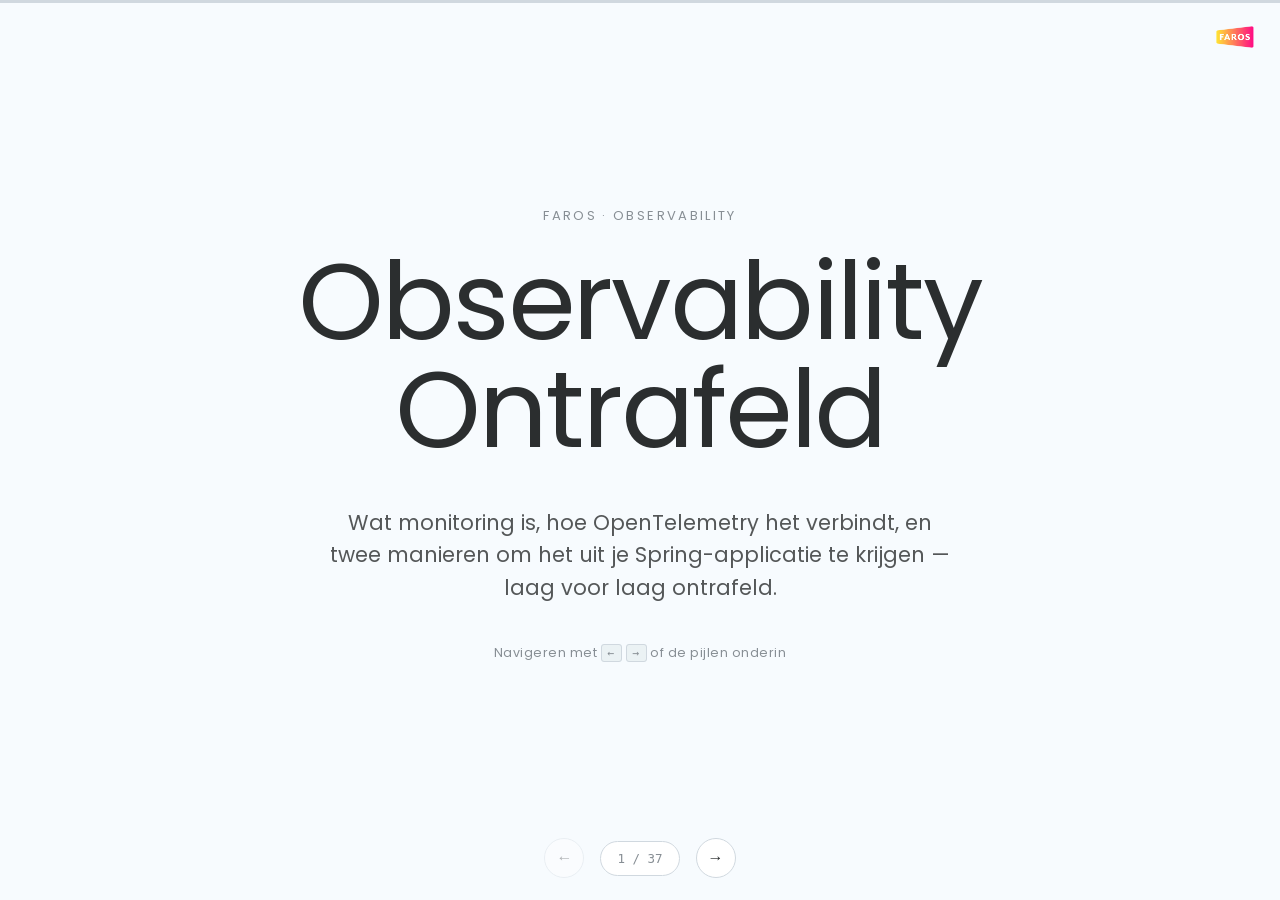
==== docs/observability-ontrafeld.html @ c2109542 "restyle" ====
<!doctype html>
<html lang="nl">
<head>
<meta charset="utf-8">
<meta name="viewport" content="width=device-width, initial-scale=1">
<title>Observability Ontrafeld</title>
</head>
<body>
<style>
  @font-face {
    font-family: 'Poppins';
    font-style: normal;
    font-weight: 400;
    font-display: swap;
    src: url([data-uri]) format('woff2');
  }
  @font-face {
    font-family: 'Poppins';
    font-style: normal;
    font-weight: 500;
    font-display: swap;
    src: url([data-uri]) format('woff2');
  }
  @font-face {
    font-family: 'Poppins';
    font-style: normal;
    font-weight: 600;
    font-display: swap;
    src: url([data-uri]) format('woff2');
  }
  @font-face {
    font-family: 'Poppins';
    font-style: normal;
    font-weight: 700;
    font-display: swap;
    src: url([data-uri]) format('woff2');
  }
  @font-face {
    font-family: 'Poppins';
    font-style: normal;
    font-weight: 800;
    font-display: swap;
    src: url([data-uri]) format('woff2');
  }
  :root {
    /* Palette matches the real Faros brand template (Faros_Presentatie voorbeeld_v3.pptx):
       hot pink is the dominant accent, violet and mint are the two secondary accents,
       Poppins is the sole brand typeface. --glow is Faros's literal primary yellow
       (#FFE532) and stays decorative only — never a foreground/text color, just a gradient stop. */
    --ground:      #F7FBFE;
    --surface:      #FFFFFF;
    --surface-2:    #EBF2F4;
    --ink:          #2B2E2F;
    --ink-dim:      #545758;
    --ink-faint:    #878E94;
    --rule:         #D0D8DF;
    --rule-strong:  #ABB8C2;

    --pink:        #C40068;
    --pink-soft:   #FCE3EE;
    --starter:      #7A4FFF;
    --starter-soft: #EFE7FF;
    --agent:        #127D6A;
    --agent-soft:   #E0F5F1;
    --warn:         #C40068;
    --warn-soft:    #FCE3EE;
    --glow:         #FFE532;

    --code-bg:      #22282B;
    --code-ink:     #E7ECEE;

    --serif: 'Poppins', ui-sans-serif, -apple-system, BlinkMacSystemFont, "Segoe UI", sans-serif;
    --sans: 'Poppins', ui-sans-serif, -apple-system, BlinkMacSystemFont, "Segoe UI", sans-serif;
    --body: 'Poppins', ui-sans-serif, -apple-system, BlinkMacSystemFont, "Segoe UI", sans-serif;
    --mono: ui-monospace, "SF Mono", SFMono-Regular, Menlo, Consolas, monospace;
  }

  @media (prefers-color-scheme: dark) {
    :root:not([data-theme="light"]) {
      --ground:      #16181A;
      --surface:      #1E2124;
      --surface-2:    #262A2D;
      --ink:          #F1EFE9;
      --ink-dim:      #B7BCC0;
      --ink-faint:    #7C8286;
      --rule:         #33383B;
      --rule-strong:  #454B4F;

      --pink:        #FF5CAE;
      --pink-soft:   rgba(255,10,133,0.18);
      --starter:      #A98BFF;
      --starter-soft: rgba(122,79,255,0.18);
      --agent:        #3FE6CD;
      --agent-soft:   rgba(45,225,194,0.16);
      --warn:         #FF5CAE;
      --warn-soft:    rgba(255,10,133,0.18);
      --glow:         #FFE532;

      --code-bg:      #101314;
      --code-ink:     #DCE3E5;
    }
  }
  :root[data-theme="dark"] {
    --ground:      #16181A;
    --surface:      #1E2124;
    --surface-2:    #262A2D;
    --ink:          #F1EFE9;
    --ink-dim:      #B7BCC0;
    --ink-faint:    #7C8286;
    --rule:         #33383B;
    --rule-strong:  #454B4F;

    --pink:        #FF5CAE;
    --pink-soft:   rgba(255,10,133,0.18);
    --starter:      #A98BFF;
    --starter-soft: rgba(122,79,255,0.18);
    --agent:        #3FE6CD;
    --agent-soft:   rgba(45,225,194,0.16);
    --warn:         #FF5CAE;
    --warn-soft:    rgba(255,10,133,0.18);
    --glow:         #FFE532;

    --code-bg:      #101314;
    --code-ink:     #DCE3E5;
  }

  * { box-sizing: border-box; }
  html, body { margin: 0; padding: 0; }
  body {
    background: var(--ground);
    color: var(--ink);
    font-family: var(--body);
    -webkit-font-smoothing: antialiased;
    overflow: hidden;
  }

  ::selection { background: var(--pink-soft); }

  /* ---------------- track / slides ---------------- */

  #track {
    display: flex;
    flex-direction: row;
    width: 100vw;
    height: 100vh;
    overflow-x: auto;
    overflow-y: hidden;
    scroll-snap-type: x mandatory;
    scroll-behavior: smooth;
  }
  @media (prefers-reduced-motion: reduce) {
    #track { scroll-behavior: auto; }
  }
  #track::-webkit-scrollbar { display: none; }

  .slide {
    flex: 0 0 100vw;
    width: 100vw;
    height: 100vh;
    scroll-snap-align: start;
    padding: 64px 84px 96px;
    display: flex;
    flex-direction: column;
    overflow-y: auto;
  }

  .kicker {
    font-family: var(--sans);
    font-size: 12px;
    font-weight: 650;
    letter-spacing: 0.14em;
    text-transform: uppercase;
    color: var(--ink-faint);
    display: flex;
    align-items: center;
    gap: 10px;
    margin-bottom: 6px;
  }
  .kicker .dot { width: 7px; height: 7px; border-radius: 50%; background: currentColor; }
  .kicker.c-starter { color: var(--starter); }
  .kicker.c-agent   { color: var(--agent); }
  .kicker.c-pink   { color: var(--pink); }
  .kicker.c-warn    { color: var(--warn); }

  .cite-badge {
    display: inline-flex;
    align-items: center;
    gap: 6px;
    font-family: var(--sans);
    font-size: 10.5px;
    font-weight: 650;
    letter-spacing: 0.08em;
    text-transform: uppercase;
    color: var(--warn);
    background: var(--warn-soft);
    padding: 3px 9px;
    border-radius: 100px;
    margin-bottom: 10px;
  }
  .cite-badge .dot { width: 6px; height: 6px; border-radius: 50%; background: currentColor; }
  .source-note { font-size: 12px; color: var(--ink-faint); margin-top: auto; padding-top: 10px; }
  .source-note code { font-size: 11px; }

  .big-letter {
    font-family: var(--serif);
    font-size: 96px;
    line-height: 1;
    color: var(--pink);
    margin: -6px 0 4px;
  }

  h1, h2, h3 { margin: 0; }

  .slide h2 {
    font-family: var(--serif);
    font-weight: 400;
    letter-spacing: -0.01em;
    line-height: 1.08;
    font-size: clamp(30px, 3.6vw, 46px);
    text-wrap: balance;
    margin-bottom: 22px;
  }

  /* ---------------- leek slides ---------------- */

  .slide.leek {
    justify-content: center;
    align-items: center;
    text-align: center;
  }
  .leek-icon { width: 76px; height: 76px; color: var(--pink); margin-bottom: 30px; }
  .leek-icon.c-agent { color: var(--agent); }
  .leek-icon.c-starter { color: var(--starter); }

  .leek-statement {
    font-family: var(--serif);
    font-weight: 400;
    letter-spacing: -0.015em;
    line-height: 1.18;
    font-size: clamp(34px, 5vw, 60px);
    max-width: 20ch;
    text-wrap: balance;
    margin: 0 0 26px;
  }
  .leek-sub {
    font-size: clamp(17px, 1.7vw, 21px);
    line-height: 1.55;
    color: var(--ink-dim);
    max-width: 46ch;
  }
  .leek-sub b { color: var(--ink); font-weight: 600; }

  /* ---------------- technical layout ---------------- */

  .slide.tech { justify-content: flex-start; }
  .tech-body { flex: 1; display: flex; flex-direction: column; gap: 26px; min-height: 0; }
  .tech-cols { display: grid; grid-template-columns: 1.05fr 1fr; gap: 40px; flex: 1; min-height: 0; }
  .tech-cols.wide-left { grid-template-columns: 1.3fr 1fr; }
  .tech-col { display: flex; flex-direction: column; gap: 16px; min-height: 0; }

  .fact-list { list-style: none; margin: 0; padding: 0; display: flex; flex-direction: column; gap: 12px; }
  .fact-list li {
    display: grid;
    grid-template-columns: 20px 1fr;
    gap: 10px;
    font-size: 15.5px;
    line-height: 1.5;
    color: var(--ink-dim);
  }
  .fact-list li b { color: var(--ink); font-weight: 600; }
  .fact-list .sub-rows { display: flex; flex-direction: column; gap: 3px; margin-top: 5px; }
  .fact-list .sub-rows span { display: block; }
  .fact-list .mk { color: var(--pink); font-weight: 700; }
  .fact-list.c-starter .mk { color: var(--starter); }
  .fact-list.c-agent .mk { color: var(--agent); }

  pre {
    margin: 0;
    background: var(--code-bg);
    color: var(--code-ink);
    font-family: var(--mono);
    font-size: 12.6px;
    line-height: 1.58;
    padding: 16px 18px;
    border-radius: 4px;
    overflow-x: auto;
    tab-size: 2;
  }
  .code-label {
    font-family: var(--sans);
    font-size: 10.5px;
    font-weight: 650;
    letter-spacing: 0.1em;
    text-transform: uppercase;
    color: var(--ink-faint);
    margin-bottom: 6px;
  }
  .code-block { display: flex; flex-direction: column; }

  .stat-row { display: grid; grid-template-columns: repeat(auto-fit, minmax(120px,1fr)); gap: 12px; }
  .stat {
    background: var(--surface);
    border: 1px solid var(--rule);
    border-radius: 4px;
    padding: 12px 14px;
  }
  .stat .n {
    font-family: var(--sans);
    font-size: 22px;
    font-weight: 700;
    font-variant-numeric: tabular-nums;
    color: var(--pink);
    line-height: 1.1;
  }
  .stat.c-agent .n { color: var(--agent); }
  .stat.c-starter .n { color: var(--starter); }
  .stat .t { font-size: 11.5px; color: var(--ink-faint); margin-top: 4px; line-height: 1.35; }

  .callout {
    border-left: 3px solid var(--warn);
    background: var(--warn-soft);
    padding: 12px 16px;
    font-size: 14px;
    line-height: 1.5;
    color: var(--ink);
    border-radius: 0 4px 4px 0;
  }
  .callout b { color: var(--warn); }

  .measured {
    display: inline-flex;
    align-items: center;
    gap: 6px;
    font-family: var(--sans);
    font-size: 10.5px;
    font-weight: 650;
    letter-spacing: 0.08em;
    text-transform: uppercase;
    color: var(--agent);
    background: var(--agent-soft);
    padding: 3px 9px;
    border-radius: 100px;
    margin-bottom: 10px;
  }
  .measured .dot { width: 6px; height: 6px; border-radius: 50%; background: currentColor; }

  /* ---------------- diagrams ---------------- */

  figure.diagram { margin: 0; display: flex; flex-direction: column; gap: 10px; flex: 1; min-height: 0; justify-content: center; }
  figure.diagram svg { width: 100%; height: auto; max-height: 100%; color: var(--ink-dim); }
  figure.diagram figcaption {
    font-size: 12.5px;
    color: var(--ink-faint);
    text-align: center;
  }
  .svg-node-fill { fill: var(--surface); }
  .svg-node-stroke { stroke: var(--rule-strong); }
  .svg-label { fill: var(--ink); font-family: var(--sans); }
  .svg-sublabel { fill: var(--ink-faint); font-family: var(--sans); }
  .svg-arrow-label { fill: var(--ink-faint); font-family: var(--sans); }
  .svg-boundary { stroke: var(--rule-strong); fill: none; }
  .svg-accent-starter { stroke: var(--starter); fill: var(--starter); }
  .svg-accent-agent { stroke: var(--agent); fill: var(--agent); }
  .fill-starter-soft { fill: var(--starter-soft); }
  .fill-agent-soft { fill: var(--agent-soft); }

  /* ---------------- demo marker slide ---------------- */

  .slide.demo { justify-content: center; align-items: center; text-align: center; }
  .demo-badge {
    font-family: var(--sans);
    font-size: 13px;
    font-weight: 700;
    letter-spacing: 0.2em;
    text-transform: uppercase;
    padding: 8px 18px;
    border-radius: 0;
    margin-bottom: 26px;
  }
  .demo-badge.c-starter { background: var(--starter-soft); color: var(--starter); }
  .demo-badge.c-agent { background: var(--agent-soft); color: var(--agent); }
  .demo-title {
    font-family: var(--serif);
    font-size: clamp(38px, 5.4vw, 64px);
    font-weight: 400;
    letter-spacing: -0.01em;
    margin-bottom: 34px;
  }
  .demo-list {
    list-style: none;
    margin: 0;
    padding: 0;
    text-align: left;
    display: flex;
    flex-direction: column;
    gap: 12px;
    max-width: 42ch;
  }
  .demo-list li {
    display: grid;
    grid-template-columns: 22px 1fr;
    gap: 10px;
    font-size: 16.5px;
    color: var(--ink-dim);
    line-height: 1.4;
  }
  .demo-list .num {
    font-family: var(--mono);
    font-size: 13px;
    color: var(--ink-faint);
    padding-top: 2px;
  }

  /* ---------------- comparison slide ---------------- */

  .compare { display: grid; grid-template-columns: 1fr 1fr; gap: 24px; flex: 1; min-height: 0; }
  .compare-col {
    border: 1px solid var(--rule);
    border-radius: 6px;
    padding: 20px 22px;
    display: flex;
    flex-direction: column;
    gap: 14px;
    background: var(--surface);
    min-height: 0;
    overflow-y: auto;
  }
  .compare-col.starter { border-top: 3px solid var(--starter); }
  .compare-col.agent { border-top: 3px solid var(--agent); }

  .credit-grid {
    display: grid;
    grid-template-columns: repeat(auto-fit, minmax(300px, 1fr));
    gap: 20px;
    margin-top: 8px;
  }
  .credit-card {
    border: 1px solid var(--rule);
    border-top: 3px solid var(--pink);
    border-radius: 6px;
    padding: 22px 24px;
    background: var(--surface);
    display: flex;
    flex-direction: column;
    gap: 8px;
  }
  .credit-card .credit-kind {
    font-family: var(--sans);
    font-size: 10.5px;
    font-weight: 650;
    letter-spacing: 0.1em;
    text-transform: uppercase;
    color: var(--pink);
  }
  .credit-card h3 { font-size: 18px; line-height: 1.3; }
  .credit-card .credit-by { font-size: 14.5px; color: var(--ink-dim); }
  .credit-speakers { display: flex; gap: 16px; margin-top: 6px; }
  .credit-speaker { display: flex; align-items: center; gap: 10px; }
  .credit-speaker img {
    width: 44px;
    height: 44px;
    border-radius: 50%;
    object-fit: cover;
    border: 1px solid var(--rule);
    flex: none;
  }
  .credit-speaker .who { display: flex; flex-direction: column; }
  .credit-speaker .who b { font-size: 13.5px; color: var(--ink); font-weight: 700; }
  .credit-speaker .who span { font-size: 12px; color: var(--ink-faint); }
  .credit-card .credit-url {
    font-family: var(--mono);
    font-size: 12.5px;
    color: var(--ink-faint);
    word-break: break-all;
    margin-top: 4px;
  }
  .credit-card .credit-url a {
    color: inherit;
    text-decoration: none;
    border-bottom: 1px solid var(--rule);
    pointer-events: auto;
  }
  .credit-card .credit-url a:hover {
    color: var(--pink);
    border-bottom-color: var(--pink);
  }
  .compare-h { font-family: var(--sans); font-size: 15px; font-weight: 700; }
  .compare-col.starter .compare-h { color: var(--starter); }
  .compare-col.agent .compare-h { color: var(--agent); }
  .pm-group-label {
    font-family: var(--sans);
    font-size: 10.5px;
    font-weight: 650;
    letter-spacing: 0.1em;
    text-transform: uppercase;
    color: var(--ink-faint);
    margin-top: 4px;
  }
  ul.pm { list-style: none; margin: 0; padding: 0; display: flex; flex-direction: column; gap: 6px; }
  ul.pm li { display: grid; grid-template-columns: 16px 1fr; gap: 8px; font-size: 13.6px; line-height: 1.42; color: var(--ink-dim); }
  ul.pm li .m { font-family: var(--sans); font-weight: 800; font-size: 13px; }
  ul.pm li.plus .m { color: var(--agent); }
  ul.pm li.minus .m { color: var(--starter); }

  /* ---------------- closing ---------------- */

  .slide.closing { justify-content: center; align-items: center; text-align: center; }
  .closing-line {
    font-family: var(--serif);
    font-size: clamp(30px, 4vw, 46px);
    line-height: 1.2;
    max-width: 26ch;
    margin-bottom: 20px;
  }
  .closing-line .hl-starter { color: var(--starter); }
  .closing-line .hl-agent { color: var(--agent); }

  /* ---------------- title ---------------- */

  .slide.title { justify-content: center; align-items: center; text-align: center; }
  .title-eyebrow {
    font-family: var(--sans);
    font-size: 13px;
    letter-spacing: 0.18em;
    text-transform: uppercase;
    color: var(--ink-faint);
    margin-bottom: 22px;
  }
  .title-main {
    font-family: var(--serif);
    font-size: clamp(56px, 9vw, 108px);
    font-weight: 400;
    letter-spacing: -0.02em;
    line-height: 1;
    margin-bottom: 22px;
  }
  .title-sub {
    font-size: clamp(17px, 1.8vw, 21px);
    color: var(--ink-dim);
    max-width: 48ch;
    line-height: 1.55;
    margin-bottom: 40px;
  }
  .title-hint {
    font-family: var(--body);
    font-size: 12.5px;
    color: var(--ink-faint);
    letter-spacing: 0.04em;
  }
  .title-hint kbd {
    font-family: var(--mono);
    background: var(--surface-2);
    border: 1px solid var(--rule);
    border-radius: 3px;
    padding: 1px 6px;
    font-size: 11.5px;
  }

  /* ---------------- nav chrome ---------------- */

  #chrome { position: fixed; inset: 0; pointer-events: none; z-index: 5; }
  #progressTrack {
    position: absolute; top: 0; left: 0; width: 100%; height: 3px;
    background: var(--rule);
  }
  #progressFill {
    height: 100%; width: 0%;
    background: linear-gradient(135deg, var(--warn) 0%, var(--glow) 100%);
    transition: width .25s ease;
  }
  #wordmark {
    position: absolute;
    top: 18px; right: 26px;
    pointer-events: none;
  }
  #wordmark img {
    display: block;
    height: 38px;
    width: auto;
  }

  #navBar {
    position: absolute;
    bottom: 22px; left: 0; right: 0;
    display: flex; align-items: center; justify-content: center; gap: 16px;
    pointer-events: none;
  }
  .nav-btn {
    pointer-events: auto;
    width: 40px; height: 40px;
    border-radius: 50%;
    border: 1px solid var(--rule);
    background: var(--surface);
    color: var(--ink);
    display: flex; align-items: center; justify-content: center;
    cursor: pointer;
    font-size: 16px;
    transition: border-color .15s ease;
  }
  .nav-btn:hover { border-color: var(--pink); color: var(--pink); }
  .nav-btn:disabled { opacity: 0.35; cursor: default; }
  .nav-btn:disabled:hover { border-color: var(--rule); color: var(--ink); }
  #counter {
    pointer-events: auto;
    font-family: var(--mono);
    font-size: 12.5px;
    color: var(--ink-faint);
    background: var(--surface);
    border: 1px solid var(--rule);
    border-radius: 100px;
    padding: 9px 16px;
    font-variant-numeric: tabular-nums;
  }

  @media (max-width: 780px) {
    .tech-cols, .tech-cols.wide-left, .compare { grid-template-columns: 1fr; }
    .slide { padding: 48px 26px 96px; }
  }
</style>

<div id="chrome">
  <div id="progressTrack"><div id="progressFill"></div></div>
  <div id="wordmark"><img src="[data-uri]" alt="Faros" /></div>
  <div id="navBar">
    <button class="nav-btn" id="prevBtn" aria-label="Vorige slide">&#8592;</button>
    <div id="counter">1 / 36</div>
    <button class="nav-btn" id="nextBtn" aria-label="Volgende slide">&#8594;</button>
  </div>
</div>

<div id="track">

  <!-- 1 — TITLE -->
  <section class="slide title">
    <div class="title-eyebrow">Faros &middot; observability</div>
    <h1 class="title-main">Observability Ontrafeld</h1>
    <p class="title-sub">Wat monitoring is, hoe OpenTelemetry het verbindt, en twee manieren om het
      uit je Spring-applicatie te krijgen &mdash; laag voor laag ontrafeld.</p>
    <div class="title-hint">Navigeren met <kbd>&#8592;</kbd> <kbd>&#8594;</kbd> of de pijlen onderin</div>
  </section>

  <!-- 2 — BRON: gebaseerd op Spring I/O 2026 -->
  <section class="slide tech">
    <div class="kicker c-pink"><span class="dot"></span>Bron &amp; aanleiding</div>
    <h2>Inspiratie gehaald bij Spring I/O 2026</h2>
    <div class="tech-body">
      <p class="leek-sub" style="text-align:left; max-width:none; font-size:16.5px;">
        Deze presentatie herwerkt en breidt uit wat op Spring I/O 2026 getoond werd. De
        demo-applicatie zelf &mdash; order-service, mystery-box-service, de LGTM-opzet &mdash;
        komt oorspronkelijk uit die talk en de bijbehorende repository. Wat deze deck toevoegt:
        de migratie naar de OpenTelemetry-agent, de LGTM-detailslides, de OpenTelemetry-uitleg
        en de huisstijl.
      </p>
      <div class="credit-grid">
        <div class="credit-card">
          <div class="credit-kind">Sessie &mdash; Spring I/O 2026</div>
          <h3>Demystifying Observability for Spring Applications</h3>
          <div class="credit-speakers">
            <div class="credit-speaker">
              <img src="[data-uri]" alt="Timo Salm" />
              <div class="who"><b>Timo Salm</b><span>Broadcom</span></div>
            </div>
            <div class="credit-speaker">
              <img src="[data-uri]" alt="Tiffany Jernigan" />
              <div class="who"><b>Tiffany Jernigan</b><span>Grafana Labs</span></div>
            </div>
          </div>
          <div class="credit-url"><a href="https://2026.springio.net/sessions/demystifying-observability-for-spring-applications/" target="_blank" rel="noopener">2026.springio.net/sessions/demystifying-observability-for-spring-applications</a></div>
        </div>
        <div class="credit-card">
          <div class="credit-kind">Broncode</div>
          <h3>spring-boot-opentelemetry-lgtm</h3>
          <div class="credit-by">Timo Salm, op GitHub</div>
          <div class="credit-url"><a href="https://github.com/timosalm/spring-boot-opentelemetry-lgtm" target="_blank" rel="noopener">github.com/timosalm/spring-boot-opentelemetry-lgtm</a></div>
        </div>
        <div class="credit-card">
          <div class="credit-kind">Deze repository</div>
          <h3>spring-boot-opentelemetry-lgtm</h3>
          <div class="credit-by">Vincent Van Goethem, op GitHub</div>
          <div class="credit-url"><a href="https://github.com/VincentVanGoethem/spring-boot-opentelemetry-lgtm" target="_blank" rel="noopener">github.com/VincentVanGoethem/spring-boot-opentelemetry-lgtm</a></div>
        </div>
      </div>
    </div>
  </section>

  <!-- 3 — OVERVIEW: wat is monitoring, leek -->
  <section class="slide leek">
    <svg class="leek-icon" viewBox="0 0 100 100" role="img" aria-label="Een hartslaglijn, symbool voor het bewaken van de vitale tekens van een systeem">
      <polyline points="8,52 28,52 38,26 50,78 60,34 70,52 92,52" fill="none" stroke="currentColor" stroke-width="3.5" stroke-linecap="round" stroke-linejoin="round"/>
    </svg>
    <p class="leek-statement">Weten wat je systeem doet, voordat een klant het je moet vertellen.</p>
    <p class="leek-sub">Monitoring vertelt je dat er iets mis is. Observability vertelt je <b>waarom</b>
      &mdash; en dat moet snel gaan, want een systeem faalt nooit op een handig moment. Dat draait op
      vier vragen: <b>wat</b> gebeurde er precies, <b>hoe</b> hing dat samen en hoelang duurde het,
      <b>hoeveel</b> gebeurde het, en <b>waarom</b> was die ene stap zo traag.</p>
    <div style="display:flex; gap:14px; margin-top:36px; flex-wrap:wrap; justify-content:center;">
      <span class="demo-badge" style="background:var(--surface); color:var(--ink-dim); border:1px solid var(--rule);">Logging &mdash; wat</span>
      <span class="demo-badge" style="background:var(--surface); color:var(--ink-dim); border:1px solid var(--rule);">Tracing &mdash; hoe</span>
      <span class="demo-badge" style="background:var(--surface); color:var(--ink-dim); border:1px solid var(--rule);">Metrics &mdash; hoeveel</span>
    </div>
  </section>

  <!-- 4 — LOGGING, leek -->
  <section class="slide leek">
    <svg class="leek-icon" viewBox="0 0 100 100" role="img" aria-label="Een kassabon met regels tekst, symbool voor logging">
      <path d="M25 12 H75 V78 L68 84 L61 78 L54 84 L47 78 L40 84 L33 78 L25 84 Z" fill="none" stroke="currentColor" stroke-width="3" stroke-linejoin="round"/>
      <line x1="34" y1="30" x2="66" y2="30" stroke="currentColor" stroke-width="3" stroke-linecap="round"/>
      <line x1="34" y1="42" x2="66" y2="42" stroke="currentColor" stroke-width="3" stroke-linecap="round"/>
      <line x1="34" y1="54" x2="58" y2="54" stroke="currentColor" stroke-width="3" stroke-linecap="round"/>
    </svg>
    <p class="leek-statement">Logging: losse regels op een kassabon.</p>
    <p class="leek-sub">Elke betekenisvolle gebeurtenis wordt een regel tekst met een tijdstip:
      "bestelling 42 aangemaakt", "betaling mislukt: kaart geweigerd". Simpel, herkenbaar &mdash; het is
      wat een ontwikkelaar toch al schrijft. De vraag die het beantwoordt: <b>wat ging er precies mis,
      en wat zei de foutmelding?</b></p>
  </section>

  <!-- 5 — LOGGING, technical -->
  <section class="slide tech">
    <div class="kicker c-pink"><span class="dot"></span>Logging</div>
    <h2>Eén regel, één gebeurtenis</h2>
    <div class="tech-body">
      <div class="tech-cols">
        <div class="tech-col">
          <p class="leek-sub" style="text-align:left; max-width:none; font-size:14.5px; margin:0 0 2px;">Logs zijn <b>tijdgestempelde, onveranderlijke</b> registraties van gebeurtenissen &mdash; bijvoorbeeld deze regel uit de order-service:</p>
          <div class="code-block">
            <div class="code-label">Console-output, deze demo</div>
            <pre>2026-08-17T14:41:31.016+02:00  INFO 91821 ---
[order-service,4c0ba91daae17216831ad20c9191d6f8,d1789d46cdf44654]
com.example.orderservice.OrderService : Processing 2 item(s)</pre>
          </div>
          <ul class="fact-list" style="margin-top:4px;">
            <li><span class="mk">&#8226;</span><span><b>service-naam</b> &mdash; welke applicatie schreef deze regel.</span></li>
            <li><span class="mk">&#8226;</span><span><b>trace_id</b> &mdash; dezelfde waarde op elke regel die bij hetzelfde verzoek hoort, ook over service-grenzen heen.</span></li>
            <li><span class="mk">&#8226;</span><span><b>span_id</b> &mdash; welke specifieke stap in dat verzoek deze regel schreef.</span></li>
            <li><span class="mk">&#8226;</span><span>Spring Boot doet dit doorgaans <b>zelf</b>: zodra <code>micrometer-tracing-bridge-otel</code> op het classpath staat, vult Micrometer Tracing de MDC, en verschijnen <code>trace_id</code>/<code>span_id</code> automatisch in het standaard <code>logging.pattern.level</code>.</span></li>
          </ul>
        </div>
        <div class="tech-col">
          <ul class="fact-list">
            <li><span class="mk">&#8226;</span><span>Logs zijn <b>tijdgestempelde, onveranderlijke</b> registraties van gebeurtenissen &mdash; eenmaal geschreven, blijven ze zo. Ze beantwoorden het best: "wat gebeurde er precies?"</span></li>
            <li><span class="mk">&#8226;</span><span>Drie soorten logs:
              <span class="sub-rows">
                <span><b>structured</b> &mdash; JSON, sleutel/waarde: machine-leesbaar en doorzoekbaar</span>
                <span><b>unstructured</b> &mdash; vrije tekst: moeilijk te parsen op schaal</span>
                <span><b>audit/access</b> &mdash; wie deed wat en wanneer, veiligheidsrelevant</span>
              </span>
            </span></li>
            <li><span class="mk">&#8226;</span><span>Logniveaus balanceren zichtbaarheid tegen ruis:
              <span class="sub-rows">
                <span><code>DEBUG</code> &mdash; dev/test</span>
                <span><code>INFO</code> &mdash; productie (standaard)</span>
                <span><code>WARN</code> &mdash; potentiële problemen</span>
                <span><code>ERROR</code> &mdash; storingen</span>
              </span>
            </span></li>
            <li><span class="mk">&#8226;</span><span><code>trace_id</code>/<code>span_id</code> koppelen een logregel terug aan de trace waarin ze ontstond &mdash; daarover zo meer.</span></li>
          </ul>
          <div class="callout"><b>Concreet in deze demo:</b> de prompt en het antwoord van de
            OpenAI-call komen niet op de trace terecht, maar precies als dit soort gestructureerd
            logrecord &mdash; <code>gen_ai.user.message</code>, <code>gen_ai.choice</code>.</div>
        </div>
      </div>
    </div>
  </section>

  <!-- 6 — TRACING, leek -->
  <section class="slide leek">
    <svg class="leek-icon" viewBox="0 0 100 100" role="img" aria-label="Gestapelde balken van afnemende lengte, symbool voor de reis van een verzoek door geneste stappen">
      <rect x="15" y="18" width="70" height="11" rx="2.5" fill="currentColor"/>
      <rect x="25" y="37" width="50" height="11" rx="2.5" fill="currentColor" opacity="0.8"/>
      <rect x="25" y="56" width="30" height="11" rx="2.5" fill="currentColor" opacity="0.55"/>
      <rect x="60" y="56" width="18" height="11" rx="2.5" fill="currentColor" opacity="0.55"/>
      <rect x="35" y="75" width="20" height="11" rx="2.5" fill="currentColor" opacity="0.4"/>
    </svg>
    <p class="leek-statement">Tracing: the journey of one request, stopwatch in hand.</p>
    <p class="leek-sub">Eén bestelling raakt een webverzoek, een databaseschrijving, een aanroep naar
      een andere service, nog een databaseschrijving. Een trace naait al die stappen aan elkaar tot
      één plaatje, in volgorde, met exacte tijdsduur &mdash; zodat je ziet <b>waar de tijd naartoe ging,
      en waar het precies stukliep</b>.</p>
  </section>

  <!-- 7 — TRACING, technical -->
  <section class="slide tech">
    <div class="kicker c-pink"><span class="dot"></span>Tracing</div>
    <h2>Eén boom van geneste spans</h2>
    <div class="tech-body">
      <div class="tech-cols wide-left">
        <div class="tech-col">
          <figure class="diagram">
            <svg viewBox="0 0 860 260" role="img" aria-label="Waterfall-diagram van een echte trace uit deze demo: POST /api/1/orders bevat OrderService.createOrder, dat op zijn beurt OrderRepository.save en OrderService.processItems bevat, met daaronder JDBC- en processItem-spans">
              <line x1="30" y1="20" x2="30" y2="240" stroke="currentColor" stroke-width="1" stroke-dasharray="2 4" opacity="0.4"/>
              <text x="30" y="254" text-anchor="middle" class="svg-sublabel" font-size="10.5">tijd &#8594;</text>

              <rect x="30" y="20" width="800" height="26" rx="4" class="svg-node-fill svg-node-stroke" stroke-width="1.2"/>
              <text x="42" y="37" class="svg-label" font-size="12">POST /api/&#123;version&#125;/orders</text>

              <rect x="60" y="54" width="700" height="24" rx="4" class="svg-node-fill" stroke="var(--pink)" stroke-width="1.3"/>
              <text x="72" y="70" class="svg-label" font-size="11.5">OrderService.createOrder</text>

              <rect x="90" y="88" width="330" height="22" rx="4" class="svg-node-fill svg-node-stroke" stroke-width="1.1"/>
              <text x="102" y="103" class="svg-label" font-size="11">OrderRepository.save</text>

              <rect x="120" y="118" width="90" height="18" rx="3" class="svg-node-fill svg-node-stroke" stroke-width="1"/>
              <text x="128" y="131" class="svg-label" font-size="9.5">getConnection</text>

              <rect x="216" y="118" width="120" height="18" rx="3" class="svg-node-fill svg-node-stroke" stroke-width="1"/>
              <text x="224" y="131" class="svg-label" font-size="9.5">INSERT &quot;orders&quot;</text>

              <rect x="342" y="118" width="70" height="18" rx="3" class="svg-node-fill svg-node-stroke" stroke-width="1"/>
              <text x="350" y="131" class="svg-label" font-size="9.5">COMMIT</text>

              <rect x="90" y="150" width="330" height="22" rx="4" class="svg-node-fill svg-node-stroke" stroke-width="1.1"/>
              <text x="102" y="165" class="svg-label" font-size="11">OrderService.processItems</text>

              <rect x="120" y="180" width="140" height="18" rx="3" class="svg-node-fill svg-node-stroke" stroke-width="1"/>
              <text x="128" y="193" class="svg-label" font-size="9.5">processItem &mdash; item 1</text>

              <rect x="270" y="180" width="140" height="18" rx="3" class="svg-node-fill svg-node-stroke" stroke-width="1"/>
              <text x="278" y="193" class="svg-label" font-size="9.5">processItem &mdash; item 2</text>
            </svg>
            <figcaption>Echte spanstructuur uit deze demo &mdash; horizontale positie toont nesting, niet exacte duur.</figcaption>
          </figure>
        </div>
        <div class="tech-col">
          <ul class="fact-list">
            <li><span class="mk">&#8226;</span><span>Een trace is een <b>boom van spans</b>: elke span is één eenheid werk, met een starttijd, een duur, en een verwijzing naar zijn ouder.</span></li>
            <li><span class="mk">&#8226;</span><span>Alle spans van één verzoek delen hetzelfde <code>trace_id</code>; elke span heeft zijn eigen <code>span_id</code> plus het <code>span_id</code> van zijn ouder &mdash; zo wordt de boom teruggebouwd.</span></li>
            <li><span class="mk">&#8226;</span><span>Die context <b>reist mee met het verzoek</b> over service-grenzen heen (via een HTTP-header), zodat order-service en mystery-box-service in &eacute;&eacute;n trace samenkomen.</span></li>
            <li><span class="mk">&#8226;</span><span>In productie wordt vaak <b>gesampled</b> &mdash; niet elk verzoek getraceerd. Deze demo traceert bewust alles (100%).</span></li>
          </ul>
        </div>
      </div>
    </div>
  </section>

  <!-- 7b — TRACE & SPAN IDS -->
  <section class="slide tech">
    <div class="kicker c-pink"><span class="dot"></span>Tracing</div>
    <h2>trace_id en span_id: de twee sleutels die alles verbinden</h2>
    <div class="tech-body">
      <div class="tech-cols">
        <div class="tech-col">
          <div class="code-block">
            <div class="code-label">Dezelfde spanboom, nu met ids</div>
            <pre>trace_id: 4c0ba91daae17216831ad20c9191d6f8

span_id: 8f2a41c9b6d0e123      (POST /api/1/orders)
  &#8627; span_id: d1789d46cdf44654  (OrderService.createOrder)
       parent_span_id: 8f2a41c9b6d0e123</pre>
          </div>
          <ul class="fact-list">
            <li><span class="mk">&#8226;</span><span><b>trace_id</b> &mdash; identificeert het hele verzoek, van eerste tot laatste span. Elke span in de boom deelt dezelfde waarde.</span></li>
            <li><span class="mk">&#8226;</span><span><b>span_id</b> &mdash; identificeert &eacute;&eacute;n specifieke stap. Uniek per span, ook al delen ze hetzelfde trace_id.</span></li>
            <li><span class="mk">&#8226;</span><span><b>parent_span_id</b> &mdash; wijst naar de span die deze span aanriep; zo bouwt tooling de boomstructuur terug op zonder dat er ergens een aparte boom bewaard wordt.</span></li>
          </ul>
        </div>
        <div class="tech-col">
          <ul class="fact-list">
            <li><span class="mk">&#8226;</span><span>Beide ids reizen mee met het verzoek: als <b>W3C Trace Context</b>-header (<code>traceparent</code>) tussen services, en als <b>MDC-waarden</b> in de logging van elke service.</span></li>
            <li><span class="mk">&#8226;</span><span>Omdat logs, spans <b>en</b> metrics dezelfde trace_id/span_id kunnen dragen, kan je vanuit &eacute;&eacute;n logregel rechtstreeks naar de bijhorende span springen &mdash; en omgekeerd.</span></li>
            <li><span class="mk">&#8226;</span><span>Zonder deze twee velden zijn logging, tracing en metrics drie <b>losse</b> databronnen; mét vormen ze &eacute;&eacute;n samenhangend beeld van hetzelfde verzoek.</span></li>
          </ul>
          <div class="callout"><b>Concreet in deze demo:</b> de console-log op de Logging-slide en de spanboom hierboven delen exact dezelfde <code>trace_id</code>/<code>span_id</code> &mdash; dat is geen toeval, dat is de hele pointe van gedistribueerde tracing.</div>
        </div>
      </div>
    </div>
  </section>

  <!-- 8 — METRICS, leek -->
  <section class="slide leek">
    <svg class="leek-icon" viewBox="0 0 100 100" role="img" aria-label="Een staafdiagram met stijgende balken, symbool voor tellingen doorheen de tijd">
      <line x1="14" y1="82" x2="86" y2="82" stroke="currentColor" stroke-width="2.5" stroke-linecap="round"/>
      <rect x="22" y="60" width="13" height="22" rx="2" fill="currentColor" opacity="0.55"/>
      <rect x="43" y="44" width="13" height="38" rx="2" fill="currentColor" opacity="0.75"/>
      <rect x="64" y="26" width="13" height="56" rx="2" fill="currentColor"/>
    </svg>
    <p class="leek-statement">Metrics: tellingen, opgeteld doorheen de tijd.</p>
    <p class="leek-sub">Niet het verhaal van &eacute;&eacute;n verzoek, maar het grote plaatje van
      <b>allemaal samen</b>: hoeveel bestellingen per minuut, hoeveel mislukten, hoe traag is het
      typisch. Goedkoop op te slaan, ideaal voor een dashboard &mdash; maar vertelt niet wélk verzoek
      precies stukliep.</p>
  </section>

  <!-- 9 — METRICS, technical -->
  <section class="slide tech">
    <div class="kicker c-pink"><span class="dot"></span>Metrics</div>
    <h2>Een naam, een getal, en een paar labels</h2>
    <div class="tech-body">
      <div class="tech-cols">
        <div class="tech-col">
          <div class="code-block">
            <div class="code-label">Anatomie van één metriek</div>
            <pre>orders_created_total{status="success"}  12
&#8593;naam                    &#8593;labels/tags  &#8593;waarde</pre>
          </div>
          <ul class="fact-list">
            <li><span class="mk">&#8226;</span><span><b>Counter</b> &mdash; telt op: <code>orders_created_total</code>.</span></li>
            <li><span class="mk">&#8226;</span><span><b>Histogram</b> &mdash; verdeling van waarden: <code>order_create_time_seconds_bucket</code>.</span></li>
            <li><span class="mk">&#8226;</span><span><b>Gauge</b> &mdash; de waarde nu, kan op en neer: <code>http_server_active_requests</code>.</span></li>
          </ul>
        </div>
        <div class="tech-col">
          <ul class="fact-list">
            <li><span class="mk">&#8226;</span><span>Labels moeten <b>lage cardinaliteit</b> hebben &mdash; een beperkte set waarden (status, SKU). Een label met een ongebonden waarde (een user-id, een trace-id) laat het aantal tijdreeksen ontploffen.</span></li>
            <li><span class="mk">&#8226;</span><span>Metrics worden niet continu verstuurd, maar op een <b>interval</b> geëxporteerd &mdash; deze demo elke 5 seconden, sneller dan de standaard 60s.</span></li>
            <li><span class="mk">&#8226;</span><span>Sterk voor dashboards en alerts; zwak voor root-causing &eacute;&eacute;n mislukt verzoek &mdash; daarvoor zijn traces en logs er.</span></li>
          </ul>
          <div class="callout"><b>Vooruitblik:</b> straks kies je zelf welke waarde een metriek-label
            wordt (laag-cardinaal) en welke enkel op de span blijft (hoog-cardinaal) &mdash; dat
            onderscheid komt terug in de Spring Boot starter-code.</div>
        </div>
      </div>
    </div>
  </section>

  <!-- 10 — PROFILING, leek -->
  <section class="slide leek">
    <svg class="leek-icon" viewBox="0 0 100 100" role="img" aria-label="Een vergrootglas over een mini-flamegraaf, symbool voor inzoomen tot op codeniveau">
      <circle cx="38" cy="38" r="22" fill="none" stroke="currentColor" stroke-width="4"/>
      <line x1="54" y1="54" x2="82" y2="82" stroke="currentColor" stroke-width="5" stroke-linecap="round"/>
      <rect x="24" y="42" width="28" height="4.5" fill="currentColor"/>
      <rect x="28" y="35" width="14" height="4.5" fill="currentColor" opacity="0.75"/>
      <rect x="44" y="35" width="8" height="4.5" fill="currentColor" opacity="0.75"/>
      <rect x="28" y="28" width="8" height="4.5" fill="currentColor" opacity="0.5"/>
    </svg>
    <p class="leek-statement">Profiling: waarom was die ene stap zo traag?</p>
    <p class="leek-sub">Een trace zegt je dat een methode 800 ms duurde. Maar die methode is
      <b>200 regels lang</b> &mdash; welke regel was het probleem? Profiling zoomt in tot op
      codeniveau en beantwoordt precies die vraag.</p>
  </section>

  <!-- 11 — PROFILING, technical -->
  <section class="slide tech">
    <div class="kicker c-pink"><span class="dot"></span>Profiling</div>
    <h2>Tot op de regel code</h2>
    <div class="tech-body">
      <div class="tech-cols">
        <div class="tech-col">
          <ul class="fact-list">
            <li><span class="mk">&#8226;</span><span>Continuous profiling legt vast <b>hoeveel CPU en geheugen elk codepad opeet</b>, doorlopend, terwijl de applicatie draait.</span></li>
            <li><span class="mk">&#8226;</span><span>Een trace toont <em>dat</em> <code>processOrder()</code> 800 ms duurde. Een profiel toont <em>welke regel</em> daarbinnen de tijd opeet &mdash; het antwoord op "waarom is dit codepad traag of duur?"</span></li>
            <li><span class="mk">&#8226;</span><span>Twee gebruiksmodi: <b>diepe analyse</b> tijdens ontwikkeling, versus <b>continue, low-overhead</b> profiling in productie.</span></li>
          </ul>
        </div>
        <div class="tech-col">
          <div class="code-block">
            <div class="code-label">docker-compose.yaml &mdash; letterlijk uit deze repo</div>
            <pre>otel-ebpf-profiler:
  image: otel/opentelemetry-collector-ebpf-profiler:latest
  command:
    - --feature-gates=service.profilesSupport
  privileged: true
  pid: "host"</pre>
          </div>
          <div class="callout"><b>Let op de feature-gate.</b> Profiling-ondersteuning in de
            OTel-collector staat achter een expliciete <code>--feature-gates</code>-vlag, en de
            container heeft <code>privileged</code> en <code>pid: host</code> nodig om met eBPF in
            andere processen te kunnen kijken. Dat is precies wat je van het jongste, nog rijpende
            signaal mag verwachten &mdash; zie de tijdlijn hierna.</div>
          <p class="leek-sub" style="text-align:left; max-width:none; font-size:14px; margin-top:6px;">
            Deze stack heeft dit onderdeel klaarstaan (Pyroscope, poort 4040); deze presentatie
            demonstreert er zelf geen opgevangen profielen van.</p>
        </div>
      </div>
    </div>
  </section>

  <!-- 12 — SIGNALS: hoe ze samenwerken -->
  <section class="slide tech">
    <div class="kicker c-pink"><span class="dot"></span>Vier signalen, één verhaal</div>
    <h2>Geen signaal vertelt het hele verhaal</h2>
    <div class="tech-body">
      <div class="tech-cols wide-left">
        <div class="tech-col">
          <figure class="diagram">
            <svg viewBox="0 0 480 420" role="img" aria-label="Vier signalen in een cirkel die elkaar over en weer aanvullen: metrics (is er iets aan de hand?), traces (waar gebeurt het?), logs (wat gebeurt er?), profiles (hoe fix ik het?)">
              <defs>
                <marker id="arw5" viewBox="0 0 10 10" refX="9" refY="5" markerWidth="6" markerHeight="6" orient="auto-start-reverse">
                  <path d="M0,0 L10,5 L0,10 z" fill="currentColor"/>
                </marker>
              </defs>
              <line x1="150" y1="110" x2="330" y2="110" stroke="currentColor" stroke-width="1.2" marker-end="url(#arw5)" marker-start="url(#arw5)"/>
              <line x1="150" y1="310" x2="330" y2="310" stroke="currentColor" stroke-width="1.2" marker-end="url(#arw5)" marker-start="url(#arw5)"/>
              <line x1="110" y1="150" x2="110" y2="330" stroke="currentColor" stroke-width="1.2" marker-end="url(#arw5)" marker-start="url(#arw5)"/>
              <line x1="370" y1="150" x2="370" y2="330" stroke="currentColor" stroke-width="1.2" marker-end="url(#arw5)" marker-start="url(#arw5)"/>
              <line x1="150" y1="150" x2="330" y2="330" stroke="currentColor" stroke-width="1" stroke-dasharray="2 4" opacity="0.5" marker-end="url(#arw5)" marker-start="url(#arw5)"/>
              <line x1="330" y1="150" x2="150" y2="330" stroke="currentColor" stroke-width="1" stroke-dasharray="2 4" opacity="0.5" marker-end="url(#arw5)" marker-start="url(#arw5)"/>

              <circle cx="110" cy="110" r="46" class="svg-node-fill" stroke="var(--agent)" stroke-width="1.6"/>
              <text x="110" y="106" text-anchor="middle" class="svg-label" font-size="13" font-weight="600">Metrics</text>
              <text x="110" y="122" text-anchor="middle" class="svg-sublabel" font-size="9.5">is er iets aan de hand?</text>

              <circle cx="370" cy="110" r="46" class="svg-node-fill" stroke="var(--pink)" stroke-width="1.6"/>
              <text x="370" y="106" text-anchor="middle" class="svg-label" font-size="13" font-weight="600">Traces</text>
              <text x="370" y="122" text-anchor="middle" class="svg-sublabel" font-size="9.5">waar gebeurt het?</text>

              <circle cx="110" cy="330" r="46" class="svg-node-fill" stroke="var(--starter)" stroke-width="1.6"/>
              <text x="110" y="326" text-anchor="middle" class="svg-label" font-size="13" font-weight="600">Logs</text>
              <text x="110" y="342" text-anchor="middle" class="svg-sublabel" font-size="9.5">wat gebeurt er?</text>

              <circle cx="370" cy="330" r="46" class="svg-node-fill" stroke="var(--warn)" stroke-width="1.6"/>
              <text x="370" y="326" text-anchor="middle" class="svg-label" font-size="13" font-weight="600">Profiles</text>
              <text x="370" y="342" text-anchor="middle" class="svg-sublabel" font-size="9.5">hoe fix ik het?</text>
            </svg>
            <figcaption>Correlatie loopt via gedeelde labels, trace-ID's en datasource-links &mdash;
              niet automatisch, maar iets dat je inricht (zoals de Tempo&rarr;Loki-koppeling die we
              eerder rechtzetten).</figcaption>
          </figure>
        </div>
        <div class="tech-col">
          <ul class="fact-list">
            <li><span class="mk">&#8226;</span><span>Elk signaal beantwoordt een andere vraag in de debug-workflow. <b>Correleer ze</b>, en de gemiddelde oplostijd daalt drastisch.</span></li>
          </ul>
          <div class="code-block">
            <div class="code-label">Debug-workflow, stap voor stap</div>
            <pre>1. Metrics  &rarr; alert gaat af: p99-latency &gt; 2s
2. Logs     &rarr; de SQL-query en zijn exacte parameters
3. Traces   &rarr; de trage span gevonden: DB-call van 1.8s
4. Profiles &rarr; flamegraaf toont een N+1-query in een loop
5. Fix      &rarr; JOIN toevoegen, deployen, metrics zien herstellen</pre>
          </div>
        </div>
      </div>
    </div>
  </section>

  <!-- 13 — OPENTELEMETRY, leek -->
  <section class="slide leek">
    <svg class="leek-icon" viewBox="0 0 100 100" role="img" aria-label="Vier verschillende vormen die via lijnen samenkomen in één centrale cirkel, symbool voor één gemeenschappelijke standaard">
      <circle cx="50" cy="50" r="11" fill="none" stroke="currentColor" stroke-width="3.4"/>
      <polygon points="18,10 28,10 23,19" fill="currentColor"/>
      <circle cx="82" cy="18" r="5.5" fill="currentColor"/>
      <rect x="14" y="74" width="11" height="11" fill="currentColor"/>
      <polygon points="82,74 89,81 82,88 75,81" fill="currentColor"/>
      <line x1="24" y1="17" x2="43" y2="43" stroke="currentColor" stroke-width="2.2"/>
      <line x1="79" y1="22" x2="57" y2="43" stroke="currentColor" stroke-width="2.2"/>
      <line x1="22" y1="76" x2="43" y2="58" stroke="currentColor" stroke-width="2.2"/>
      <line x1="80" y1="77" x2="58" y2="58" stroke="currentColor" stroke-width="2.2"/>
    </svg>
    <p class="leek-statement">OpenTelemetry: één standaard, geen Babel.</p>
    <p class="leek-sub">Vroeger sprak elke combinatie van programmeertaal en observability-leverancier
      zijn eigen taal. Een Java-app bij leverancier A kon niet zomaar meepraten met een Python-app bij
      leverancier B. OpenTelemetry maakt daar <b>één gedeelde taal</b> van: instrumenteer één keer,
      en elke backend die OpenTelemetry begrijpt kan ermee overweg.</p>
  </section>

  <!-- 14 — OPENTELEMETRY, technical: het NxM-verhaal -->
  <section class="slide tech">
    <div class="kicker c-pink"><span class="dot"></span>OpenTelemetry</div>
    <h2>Van N &times; M naar N + M</h2>
    <div class="tech-body">
      <div class="tech-cols wide-left">
        <div class="tech-col">
          <figure class="diagram">
            <svg viewBox="0 0 900 340" role="img" aria-label="Verschillende bronnen — Java met agent, Java met Spring Boot starter, en illustratief Python en Go — sturen allemaal OTLP naar dezelfde OTel Collector, die op zijn beurt naar Tempo, Loki, Prometheus of eender welke andere backend kan sturen">
              <defs>
                <marker id="arw4" viewBox="0 0 10 10" refX="9" refY="5" markerWidth="7" markerHeight="7" orient="auto-start-reverse">
                  <path d="M0,0 L10,5 L0,10 z" fill="currentColor"/>
                </marker>
              </defs>

              <text x="10" y="18" class="svg-sublabel" font-size="10.5">bronnen &mdash; elke taal, elke aanpak</text>
              <rect x="10" y="26" width="190" height="40" rx="5" class="svg-node-fill" stroke="var(--agent)" stroke-width="1.3"/>
              <text x="105" y="50" text-anchor="middle" class="svg-label" font-size="11.5">Java + OTel agent</text>

              <rect x="10" y="76" width="190" height="40" rx="5" class="svg-node-fill" stroke="var(--starter)" stroke-width="1.3"/>
              <text x="105" y="100" text-anchor="middle" class="svg-label" font-size="11.5">Java + Spring starter</text>

              <rect x="10" y="126" width="190" height="40" rx="5" class="svg-node-fill svg-node-stroke" stroke-width="1.2" stroke-dasharray="3 3"/>
              <text x="105" y="150" text-anchor="middle" class="svg-sublabel" font-size="11">Python &mdash; illustratief</text>

              <rect x="10" y="176" width="190" height="40" rx="5" class="svg-node-fill svg-node-stroke" stroke-width="1.2" stroke-dasharray="3 3"/>
              <text x="105" y="200" text-anchor="middle" class="svg-sublabel" font-size="11">Go &mdash; illustratief</text>

              <rect x="360" y="90" width="180" height="60" rx="6" class="svg-node-fill" stroke="var(--pink)" stroke-width="1.6"/>
              <text x="450" y="115" text-anchor="middle" class="svg-label" font-size="13" font-weight="600">OTel Collector</text>
              <text x="450" y="132" text-anchor="middle" class="svg-sublabel" font-size="10">spreekt alleen OTLP</text>

              <line x1="200" y1="46" x2="360" y2="108" stroke="currentColor" stroke-width="1.3" marker-end="url(#arw4)"/>
              <line x1="200" y1="96" x2="360" y2="116" stroke="currentColor" stroke-width="1.3" marker-end="url(#arw4)"/>
              <line x1="200" y1="146" x2="360" y2="128" stroke="currentColor" stroke-width="1.1" stroke-dasharray="3 3" marker-end="url(#arw4)"/>
              <line x1="200" y1="196" x2="360" y2="140" stroke="currentColor" stroke-width="1.1" stroke-dasharray="3 3" marker-end="url(#arw4)"/>
              <text x="255" y="76" class="svg-arrow-label" font-size="10.5">OTLP</text>

              <text x="610" y="18" class="svg-sublabel" font-size="10.5">bestemmingen &mdash; eender welke backend</text>
              <rect x="620" y="26" width="150" height="38" rx="5" class="svg-node-fill svg-node-stroke" stroke-width="1.3"/>
              <text x="695" y="49" text-anchor="middle" class="svg-label" font-size="11.5">Tempo</text>
              <rect x="620" y="74" width="150" height="38" rx="5" class="svg-node-fill svg-node-stroke" stroke-width="1.3"/>
              <text x="695" y="97" text-anchor="middle" class="svg-label" font-size="11.5">Loki</text>
              <rect x="620" y="122" width="150" height="38" rx="5" class="svg-node-fill svg-node-stroke" stroke-width="1.3"/>
              <text x="695" y="145" text-anchor="middle" class="svg-label" font-size="11.5">Prometheus</text>
              <rect x="620" y="170" width="150" height="38" rx="5" class="svg-node-fill svg-node-stroke" stroke-width="1.2" stroke-dasharray="3 3"/>
              <text x="695" y="193" text-anchor="middle" class="svg-sublabel" font-size="11">of Jaeger, Datadog, &hellip;</text>

              <line x1="540" y1="112" x2="620" y2="45" stroke="currentColor" stroke-width="1.2" marker-end="url(#arw4)"/>
              <line x1="540" y1="118" x2="620" y2="93" stroke="currentColor" stroke-width="1.2" marker-end="url(#arw4)"/>
              <line x1="540" y1="128" x2="620" y2="141" stroke="currentColor" stroke-width="1.2" marker-end="url(#arw4)"/>
              <line x1="540" y1="136" x2="620" y2="188" stroke="currentColor" stroke-width="1.1" stroke-dasharray="3 3" marker-end="url(#arw4)"/>
            </svg>
            <figcaption>Doorgetrokken lijnen = wat in deze demo echt draait. Gestippeld = illustratief,
              om te laten zien dat het patroon niet stopt bij Java of bij deze backend.</figcaption>
          </figure>
        </div>
        <div class="tech-col">
          <ul class="fact-list">
            <li><span class="mk">&#8226;</span><span>OpenTelemetry is <b>geen backend</b>. Het is een API/SDK per taal, plus één protocol (OTLP), plus de Collector die alles doorstuurt &mdash; opslag en visualisatie blijven bewust aan andere tools.</span></li>
            <li><span class="mk">&#8226;</span><span>Vroeger: elke combinatie van instrumentatie en backend was een apart integratieprobleem &mdash; <b>N &times; M</b>. OpenTelemetry maakt er <b>N + M</b> van: één standaard die met alles praat.</span></li>
            <li><span class="mk">&#8226;</span><span>Ontstaan uit de samensmelting van twee eerdere, onvolledige pogingen &mdash; OpenTracing en OpenCensus &mdash; in 2019. Nu het <b>tweede meest actieve CNCF-project</b>, na Kubernetes.</span></li>
            <li><span class="mk">&#8226;</span><span><b>Eén SDK, meerdere backends:</b> instrumenteer één keer, en routeer via configuratie naar Datadog, Jaeger, Grafana, Prometheus &mdash; of, zoals hier, naar de LGTM-stack.</span></li>
          </ul>
          <div class="cite-badge"><span class="dot"></span>letterlijk citaat, opentelemetry.io</div>
          <div class="callout">&ldquo;You own the data that you generate. There's no vendor
            lock-in.&rdquo;</div>
          <div class="callout"><b>Concreet in deze demo:</b> de collector in <code>grafana/otel-lgtm</code>
            kan morgen vervangen worden door een heel ander backend zonder dat er één regel
            applicatiecode verandert &mdash; alleen het OTLP-endpoint wijzigt.</div>
        </div>
      </div>
    </div>
  </section>

  <!-- 15 — OPENTELEMETRY, technical: hoe het over de lijn gaat -->
  <section class="slide tech">
    <div class="kicker c-pink"><span class="dot"></span>OpenTelemetry</div>
    <h2>Onder de motorkap: gewoon HTTP</h2>
    <div class="tech-body">
      <div class="tech-cols wide-left">
        <div class="tech-col">
          <div class="code-block">
            <div class="code-label">OTLP/HTTP &mdash; een gewone POST</div>
            <pre>POST /v1/traces HTTP/1.1
Host: lgtm:4318
Content-Type: application/x-protobuf

&lt;Protobuf-gecodeerde ExportTraceServiceRequest&gt;</pre>
          </div>
          <ul class="fact-list">
            <li><span class="mk">&#8226;</span><span>Drie signaal-specifieke paden, dezelfde host en poort: <code>/v1/traces</code>, <code>/v1/metrics</code>, <code>/v1/logs</code>.</span></li>
            <li><span class="mk">&#8226;</span><span><code>Content-Type: application/x-protobuf</code> (compact, standaard) of <code>application/json</code> &mdash; hetzelfde schema, leesbaar voor mensen.</span></li>
          </ul>
        </div>
        <div class="tech-col">
          <ul class="fact-list">
            <li><span class="mk">&#8226;</span><span>OTLP kent twee transporten: <b>gRPC</b> (poort 4317) en <b>HTTP</b> (poort 4318) &mdash; onder de motorkap hetzelfde Protobuf-schema, welk transport je ook kiest.</span></li>
            <li><span class="mk">&#8226;</span><span>Deze demo zet beide poorten open in <code>docker-compose.yaml</code>; de agent kiest zelf zijn standaard: <code>http/protobuf</code>, niet expliciet ingesteld, gewoon de default.</span></li>
          </ul>
          <div class="code-block">
            <div class="code-label">docker-compose.yaml &mdash; letterlijk uit deze repo</div>
            <pre>ports:
  - "4317:4317" # OTLP gRPC
  - "4318:4318" # OTLP HTTP</pre>
          </div>
          <div class="callout"><b>Vooruitblik:</b> de Spring Boot starter en de Java agent, die je
            straks ziet, produceren allebei <em>hetzelfde</em> OTLP over deze <em>zelfde</em> HTTP-call.
            Het verschil tussen de twee zit niet in wat er verstuurd wordt, maar in hoe het geproduceerd
            wordt.</div>
        </div>
      </div>
    </div>
  </section>

  <!-- 16 — OPENTELEMETRY, geschiedenis -->
  <section class="slide tech">
    <div class="kicker c-pink"><span class="dot"></span>OpenTelemetry</div>
    <h2>Elke tool had zijn eigen agent, zijn eigen formaat</h2>
    <div class="tech-body">
      <div class="tech-cols wide-left">
        <div class="tech-col">
          <figure class="diagram">
            <svg viewBox="0 0 820 300" role="img" aria-label="Tijdlijn van observability-standaarden van 2010 tot 2024, eindigend bij OpenTelemetry en profiling">
              <line x1="20" y1="150" x2="800" y2="150" stroke="currentColor" stroke-width="1.4"/>
              <!-- ticks -->
              <g font-size="10.5">
                <circle cx="40" cy="150" r="4" class="svg-node-fill svg-node-stroke"/>
                <text x="40" y="130" text-anchor="middle" class="svg-sublabel">2010</text>
                <text x="40" y="176" text-anchor="middle" class="svg-label" font-size="10.5">ELK-stack</text>
                <text x="40" y="190" text-anchor="middle" class="svg-sublabel" font-size="9">StatsD voor metrics</text>

                <circle cx="180" cy="150" r="4" class="svg-node-fill svg-node-stroke"/>
                <text x="180" y="130" text-anchor="middle" class="svg-sublabel">2015</text>
                <text x="180" y="176" text-anchor="middle" class="svg-label" font-size="10.5">OpenTracing</text>
                <text x="180" y="190" text-anchor="middle" class="svg-sublabel" font-size="9">1e vendor-neutrale tracing-API</text>

                <circle cx="320" cy="150" r="4" class="svg-node-fill svg-node-stroke"/>
                <text x="320" y="130" text-anchor="middle" class="svg-sublabel">2016</text>
                <text x="320" y="176" text-anchor="middle" class="svg-label" font-size="10.5">OpenCensus</text>
                <text x="320" y="190" text-anchor="middle" class="svg-sublabel" font-size="9">Google&#8217;s metrics + tracing</text>

                <circle cx="460" cy="150" r="4" class="svg-node-fill svg-node-stroke"/>
                <text x="460" y="130" text-anchor="middle" class="svg-sublabel">2018</text>
                <text x="460" y="176" text-anchor="middle" class="svg-label" font-size="10.5">Prometheus GA</text>
                <text x="460" y="190" text-anchor="middle" class="svg-sublabel" font-size="9">de-facto metrics-standaard</text>

                <circle cx="600" cy="150" r="6.5" class="svg-node-fill" stroke="var(--pink)" stroke-width="2"/>
                <text x="600" y="126" text-anchor="middle" class="svg-label" font-size="11.5" font-weight="700">2019</text>
                <text x="600" y="176" text-anchor="middle" class="svg-label" font-size="11.5" font-weight="700">OpenTelemetry</text>
                <text x="600" y="190" text-anchor="middle" class="svg-sublabel" font-size="9">samensmelting van de twee vorige</text>

                <circle cx="700" cy="150" r="4" class="svg-node-fill svg-node-stroke"/>
                <text x="700" y="130" text-anchor="middle" class="svg-sublabel">2021</text>
                <text x="700" y="176" text-anchor="middle" class="svg-label" font-size="10.5">Traces &rarr; Metrics &rarr; Logs</text>
                <text x="700" y="190" text-anchor="middle" class="svg-sublabel" font-size="9">gestabiliseerd</text>

                <circle cx="780" cy="150" r="4" class="svg-node-fill" stroke="var(--warn)" stroke-width="1.6"/>
                <text x="780" y="130" text-anchor="middle" class="svg-sublabel">2024+</text>
                <text x="780" y="176" text-anchor="middle" class="svg-label" font-size="10.5">Profiling + eBPF</text>
                <text x="780" y="190" text-anchor="middle" class="svg-sublabel" font-size="9">nog experimenteel</text>
              </g>
            </svg>
            <figcaption>Tot 2019 had elke tool zijn eigen agent en formaat &mdash; vendor lock-in was
              de norm. Profiling is het enige signaal dat hier nog niet als &ldquo;stabiel&rdquo;
              staat.</figcaption>
          </figure>
        </div>
        <div class="tech-col">
          <ul class="fact-list">
            <li><span class="mk">&#8226;</span><span><b>Huidige status van OTLP:</b> stabiel voor traces, metrics en logs. Het logs-datamodel is stabiel. <b>Profiles rijpen nog</b> &mdash; exact wat de <code>--feature-gates</code>-vlag op de vorige slide al liet zien.</span></li>
            <li><span class="mk">&#8226;</span><span>Vóór 2019: elke combinatie van instrumentatie-aanpak en backend was een apart integratieprobleem, met een eigen agent en een eigen formaat per tool.</span></li>
          </ul>
        </div>
      </div>
    </div>
  </section>

  <!-- 17 — APP, leek -->
  <section class="slide leek">
    <svg class="leek-icon" viewBox="0 0 100 100" role="img" aria-label="Een cadeaudoos, symbool voor de mystery box">
      <rect x="18" y="42" width="64" height="42" rx="3" class="svg-boundary" stroke="currentColor" stroke-width="3"/>
      <path d="M18 42 L50 24 L82 42" fill="none" stroke="currentColor" stroke-width="3" stroke-linejoin="round"/>
      <line x1="50" y1="24" x2="50" y2="84" stroke="currentColor" stroke-width="3"/>
      <line x1="18" y1="58" x2="82" y2="58" stroke="currentColor" stroke-width="3"/>
    </svg>
    <p class="leek-statement">Een webshop voor rare spulletjes &mdash; en een AI die verzint wat er in de doos zit.</p>
    <p class="leek-sub">Je bestelt een <b>mystery box</b>. Een taal-AI verzint ter plekke drie tot vijf
      wonderlijke voorwerpjes, met naam en omschrijving, en die belanden in je bestelling.</p>
  </section>

  <!-- 18 — APP, technical -->
  <section class="slide tech">
    <div class="kicker c-pink"><span class="dot"></span>De applicatie</div>
    <h2>Twee Spring Boot-services, één winkel</h2>
    <div class="tech-body">
      <div class="tech-cols wide-left">
        <div class="tech-col">
          <figure class="diagram">
            <svg viewBox="0 0 900 360" role="img" aria-label="Architectuurdiagram: browser praat met order-service, order-service praat met Postgres en met mystery-box-service, mystery-box-service praat met Postgres en met OpenAI">
              <defs>
                <marker id="arw" viewBox="0 0 10 10" refX="9" refY="5" markerWidth="7" markerHeight="7" orient="auto-start-reverse">
                  <path d="M0,0 L10,5 L0,10 z" fill="currentColor"/>
                </marker>
              </defs>

              <!-- nodes -->
              <rect x="16" y="148" width="140" height="60" rx="6" class="svg-node-fill svg-node-stroke" stroke-width="1.5"/>
              <text x="86" y="183" text-anchor="middle" class="svg-label" font-size="14" font-weight="600">Browser</text>

              <rect x="246" y="30" width="200" height="60" rx="6" class="svg-node-fill" stroke="var(--starter)" stroke-width="1.5"/>
              <text x="346" y="55" text-anchor="middle" class="svg-label" font-size="14" font-weight="600">order-service</text>
              <text x="346" y="74" text-anchor="middle" class="svg-sublabel" font-size="11">:8080 &middot; Thymeleaf/htmx</text>

              <rect x="246" y="266" width="200" height="60" rx="6" class="svg-node-fill" stroke="var(--agent)" stroke-width="1.5"/>
              <text x="346" y="291" text-anchor="middle" class="svg-label" font-size="14" font-weight="600">mystery-box-service</text>
              <text x="346" y="310" text-anchor="middle" class="svg-sublabel" font-size="11">:8081 &middot; Spring AI</text>

              <rect x="640" y="148" width="160" height="60" rx="6" class="svg-node-fill svg-node-stroke" stroke-width="1.5"/>
              <text x="720" y="183" text-anchor="middle" class="svg-label" font-size="14" font-weight="600">PostgreSQL</text>

              <rect x="640" y="266" width="220" height="60" rx="6" class="svg-node-fill svg-node-stroke" stroke-width="1.5"/>
              <text x="750" y="291" text-anchor="middle" class="svg-label" font-size="14" font-weight="600">OpenAI</text>
              <text x="750" y="310" text-anchor="middle" class="svg-sublabel" font-size="11">gpt-4o-mini</text>

              <!-- arrows -->
              <line x1="156" y1="170" x2="246" y2="80" stroke="currentColor" stroke-width="1.4" marker-end="url(#arw)"/>
              <text x="182" y="112" class="svg-arrow-label" font-size="11">HTTP</text>

              <line x1="446" y1="70" x2="640" y2="165" stroke="currentColor" stroke-width="1.4" marker-end="url(#arw)"/>
              <text x="500" y="105" class="svg-arrow-label" font-size="11">JDBC</text>

              <line x1="346" y1="90" x2="346" y2="266" stroke="currentColor" stroke-width="1.4" marker-end="url(#arw)"/>
              <text x="356" y="178" class="svg-arrow-label" font-size="11">REST /api/1/mysteryboxes</text>

              <line x1="446" y1="290" x2="640" y2="200" stroke="currentColor" stroke-width="1.4" marker-end="url(#arw)"/>
              <text x="500" y="222" class="svg-arrow-label" font-size="11">JDBC</text>

              <line x1="446" y1="300" x2="640" y2="300" stroke="currentColor" stroke-width="1.4" marker-end="url(#arw)"/>
              <text x="470" y="292" class="svg-arrow-label" font-size="11">ChatClient &#8594; openai-java</text>
            </svg>
            <figcaption>order-service en mystery-box-service delen dezelfde PostgreSQL; alleen mystery-box-service praat met OpenAI.</figcaption>
          </figure>
        </div>
        <div class="tech-col">
          <ul class="fact-list">
            <li><span class="mk">&#8226;</span><span><b>order-service</b> &mdash; de winkel zelf: bestellingen plaatsen, product­catalogus, een Thymeleaf/htmx-UI op poort 8080.</span></li>
            <li><span class="mk">&#8226;</span><span><b>mystery-box-service</b> &mdash; wordt aangeroepen zodra een klant een Mystery Box bestelt, op poort 8081.</span></li>
            <li><span class="mk">&#8226;</span><span>De twee praten via gewone REST, met <b>API-versiebeheer</b> op het pad (<code>/api/1/...</code>).</span></li>
            <li><span class="mk">&#8226;</span><span>De AI-call loopt via <b>Spring AI</b>'s <code>ChatClient</code>, die onder de motorkap de officiële <code>com.openai:openai-java</code>-client gebruikt &mdash; dat detail komt later terug.</span></li>
            <li><span class="mk">&#8226;</span><span>Beide services zijn <b>Spring Boot 4</b>, gebouwd als losse Docker-images, gestart via <code>docker compose</code>.</span></li>
          </ul>
        </div>
      </div>
    </div>
  </section>

  <!-- 19 — LGTM, leek -->
  <section class="slide leek">
    <svg class="leek-icon" viewBox="0 0 100 100" role="img" aria-label="Een verrekijker, symbool voor het observeren van de applicatie">
      <circle cx="30" cy="62" r="16" fill="none" stroke="currentColor" stroke-width="3.5"/>
      <circle cx="68" cy="62" r="16" fill="none" stroke="currentColor" stroke-width="3.5"/>
      <line x1="44" y1="56" x2="54" y2="56" stroke="currentColor" stroke-width="3.5"/>
      <line x1="46" y1="46" x2="30" y2="20" stroke="currentColor" stroke-width="3.5" stroke-linecap="round"/>
      <line x1="52" y1="46" x2="68" y2="20" stroke="currentColor" stroke-width="3.5" stroke-linecap="round"/>
    </svg>
    <p class="leek-statement">Als er iets misgaat, wil je drie dingen weten.</p>
    <p class="leek-sub">Wat er precies gebeurde <b>(logs)</b>, hoelang elke stap duurde en in welke
      volgorde <b>(traces)</b>, en hoeveel er in totaal gebeurde <b>(metrics)</b>. LGTM is de doos
      met instrumenten die dat voor je bijhoudt.</p>
  </section>

  <!-- 20 — LGTM, technical -->
  <section class="slide tech">
    <div class="kicker c-pink"><span class="dot"></span>De observability-stack</div>
    <h2>Eén container, vier gespecialiseerde opslagplaatsen</h2>
    <div class="tech-body">
      <div class="tech-cols wide-left">
        <div class="tech-col">
          <figure class="diagram">
            <svg viewBox="0 0 900 420" role="img" aria-label="Dataflow: beide services sturen OTLP naar de OpenTelemetry Collector, die het verdeelt naar Tempo, Prometheus en Loki; Grafana bevraagt alle drie">
              <defs>
                <marker id="arw2" viewBox="0 0 10 10" refX="9" refY="5" markerWidth="7" markerHeight="7" orient="auto-start-reverse">
                  <path d="M0,0 L10,5 L0,10 z" fill="currentColor"/>
                </marker>
              </defs>

              <rect x="20" y="20" width="860" height="330" rx="10" class="svg-boundary" stroke-width="1.2" stroke-dasharray="5 5"/>
              <text x="40" y="42" class="svg-sublabel" font-size="11" letter-spacing="0.06em">grafana/otel-lgtm &mdash; ÉÉN container</text>

              <rect x="120" y="230" width="180" height="56" rx="6" class="svg-node-fill svg-node-stroke" stroke-width="1.5"/>
              <text x="210" y="263" text-anchor="middle" class="svg-label" font-size="13" font-weight="600">order-service</text>

              <rect x="600" y="230" width="200" height="56" rx="6" class="svg-node-fill svg-node-stroke" stroke-width="1.5"/>
              <text x="700" y="263" text-anchor="middle" class="svg-label" font-size="13" font-weight="600">mystery-box-service</text>

              <rect x="350" y="120" width="200" height="56" rx="6" class="svg-node-fill" stroke="var(--pink)" stroke-width="1.6"/>
              <text x="450" y="149" text-anchor="middle" class="svg-label" font-size="13" font-weight="600">OTel Collector</text>
              <text x="450" y="166" text-anchor="middle" class="svg-sublabel" font-size="10.5">:4317 grpc &middot; :4318 http</text>

              <rect x="90" y="60" width="150" height="50" rx="6" class="svg-node-fill svg-node-stroke" stroke-width="1.5"/>
              <text x="165" y="90" text-anchor="middle" class="svg-label" font-size="13" font-weight="600">Tempo</text>

              <rect x="290" y="60" width="150" height="50" rx="6" class="svg-node-fill svg-node-stroke" stroke-width="1.5"/>
              <text x="365" y="90" text-anchor="middle" class="svg-label" font-size="13" font-weight="600">Prometheus</text>

              <rect x="490" y="60" width="150" height="50" rx="6" class="svg-node-fill svg-node-stroke" stroke-width="1.5"/>
              <text x="565" y="90" text-anchor="middle" class="svg-label" font-size="13" font-weight="600">Loki</text>

              <rect x="700" y="150" width="150" height="56" rx="6" class="svg-node-fill" stroke="var(--agent)" stroke-width="1.6"/>
              <text x="775" y="180" text-anchor="middle" class="svg-label" font-size="13" font-weight="600">Grafana</text>
              <text x="775" y="196" text-anchor="middle" class="svg-sublabel" font-size="10">:3000</text>

              <line x1="210" y1="230" x2="400" y2="176" stroke="currentColor" stroke-width="1.3" marker-end="url(#arw2)"/>
              <line x1="700" y1="230" x2="500" y2="176" stroke="currentColor" stroke-width="1.3" marker-end="url(#arw2)"/>
              <text x="430" y="212" class="svg-arrow-label" font-size="10.5">OTLP: traces, metrics, logs</text>

              <line x1="400" y1="120" x2="185" y2="110" stroke="currentColor" stroke-width="1.2" marker-end="url(#arw2)"/>
              <text x="240" y="108" class="svg-arrow-label" font-size="10">traces</text>
              <line x1="440" y1="120" x2="380" y2="110" stroke="currentColor" stroke-width="1.2" marker-end="url(#arw2)"/>
              <text x="384" y="108" class="svg-arrow-label" font-size="10">metrics</text>
              <line x1="510" y1="120" x2="560" y2="110" stroke="currentColor" stroke-width="1.2" marker-end="url(#arw2)"/>
              <text x="565" y="108" class="svg-arrow-label" font-size="10">logs</text>

              <line x1="165" y1="110" x2="720" y2="168" stroke="currentColor" stroke-width="1" stroke-dasharray="3 4" marker-end="url(#arw2)"/>
              <line x1="365" y1="110" x2="730" y2="160" stroke="currentColor" stroke-width="1" stroke-dasharray="3 4" marker-end="url(#arw2)"/>
              <line x1="565" y1="110" x2="740" y2="155" stroke="currentColor" stroke-width="1" stroke-dasharray="3 4" marker-end="url(#arw2)"/>
              <text x="600" y="120" class="svg-arrow-label" font-size="10">bevraagd door Grafana</text>
            </svg>
            <figcaption>Eén image bundelt collector, drie opslagmotoren en de UI &mdash; de Compose-service heet <code>lgtm</code>.</figcaption>
          </figure>
        </div>
        <div class="tech-col">
          <ul class="fact-list">
            <li><span class="mk">L</span><span><b>Loki</b> &mdash; logs, doorzoekbaar op labels en op inhoud.</span></li>
            <li><span class="mk">G</span><span><b>Grafana</b> &mdash; het scherm waarop je alles bekijkt; dashboards, Explore, Drilldown.</span></li>
            <li><span class="mk">T</span><span><b>Tempo</b> &mdash; traces: de route van één verzoek door beide services, met tijdsduur per stap.</span></li>
            <li><span class="mk">M</span><span><b>Prometheus</b> &mdash; metrics: tellingen en histogrammen doorheen tijd (hier draait Prometheus, geen Mimir).</span></li>
          </ul>
          <div class="callout"><b>Erbij:</b> een eBPF-profiler stuurt continue CPU-profielen naar Pyroscope
            (ook in dit beeld), en <code>mcp-grafana</code> geeft een AI-assistent rechtstreeks
            toegang tot Grafana's API.</div>
          <div class="stat-row">
            <div class="stat"><div class="n">1</div><div class="t">container voor de hele stack: <code>grafana/otel-lgtm:0.24.0</code></div></div>
            <div class="stat"><div class="n">6</div><div class="t">poorten open: 3000, 4317, 4318, 3200, 9090, 4040</div></div>
          </div>
        </div>
      </div>
    </div>
  </section>

  <!-- 21 — LGTM, niet voor productie -->
  <section class="slide tech">
    <div class="kicker c-warn"><span class="dot"></span>De observability-stack</div>
    <h2>Prima voor een demo. Niet voor productie.</h2>
    <div class="tech-body">
      <div class="tech-cols wide-left">
        <div class="tech-col">
          <p class="leek-sub" style="text-align:left; max-width: none; font-size: 17px;">
            Deze hele stack &mdash; vier gespecialiseerde databases plus de UI &mdash; draait in
            <b>één en dezelfde container</b>. Handig om snel te leren en te demonstreren.
            Riskant om op te vertrouwen zodra het er echt toe doet.
          </p>
          <div class="cite-badge"><span class="dot"></span>letterlijk citaat, officiële docs</div>
          <div class="callout">&ldquo;The <code>grafana/otel-lgtm</code> Docker image is an open
            source backend for OpenTelemetry that's <b>intended for development, demo, and testing
            environments</b>.&rdquo;
          </div>
          <div class="callout">&ldquo;If you are looking for a <b>production-ready</b>, out-of-the-box
            solution to monitor applications&hellip; you should try Grafana Cloud Application
            Observability.&rdquo;
          </div>
        </div>
        <div class="tech-col">
          <ul class="fact-list">
            <li><span class="mk">&#8226;</span><span><b>Eén proces, geen scheiding</b> &mdash; Tempo, Prometheus, Loki en Grafana delen letterlijk dezelfde container. Geen HA, geen onafhankelijke schaling per component, één gedeeld crash-domein.</span></li>
            <li><span class="mk">&#8226;</span><span><b>Standaard inloggegevens</b> &mdash; Grafana start met de vaste gebruiker <code>admin</code> en wachtwoord <code>admin</code>.</span></li>
            <li><span class="mk">&#8226;</span><span><b>Een volume koppelen verandert niets</b> aan die bedoeling: &ldquo;persisting data to an external volume doesn't change that&rdquo; &mdash; het blijft een dev/demo/test-image, ook met persistente opslag.</span></li>
            <li><span class="mk">&#8226;</span><span>Precies wat deze demo nodig heeft: snel op, snel weer weg, alles in &eacute;&eacute;n <code>docker compose up</code>.</span></li>
          </ul>
          <div class="source-note">Bron: <code>grafana/docker-otel-lgtm</code>, README &amp; grafana.com/docs/opentelemetry/docker-lgtm</div>
        </div>
      </div>
    </div>
  </section>

  <!-- 22 — LOKI, detail -->
  <section class="slide tech">
    <div class="kicker c-pink"><span class="dot"></span>De observability-stack &mdash; onderdeel per onderdeel</div>
    <div class="big-letter">L</div>
    <h2 style="margin-top:0;">Loki &mdash; logs, doorzoekbaar op label</h2>
    <div class="tech-body">
      <div class="tech-cols wide-left">
        <div class="tech-col">
          <div class="code-block">
            <div class="code-label">LogQL &mdash; de echte query achter "Logs for this span"</div>
            <pre>{service_name="mystery-box-service"}
  | trace_id="d5d997a33fd7d5e95c3b1a1e5f6d5b12"
  | span_id="7ba47d797fe40973"</pre>
          </div>
          <ul class="fact-list">
            <li><span class="mk">&#8226;</span><span>Loki indexeert <b>alleen op labels</b>, niet op de volledige tekst. In deze stack zijn dat maar twee labels: <code>service_name</code> en <code>service_instance_id</code>.</span></li>
            <li><span class="mk">&#8226;</span><span><code>trace_id</code> en <code>span_id</code> zijn <b>geen labels</b> maar <i>structured metadata</i>: <code>&#123;trace_id="..."&#125;</code> als stream-selector levert niets op &mdash; het moet een <code>|</code>-filter zijn, zoals hierboven.</span></li>
          </ul>
        </div>
        <div class="tech-col">
          <div class="cite-badge"><span class="dot"></span>zelf ontdekt en gecontroleerd, deze sessie</div>
          <div class="callout">Dit is precies waarom "Logs for this span" het eerst niet deed:
            zonder een label-selector (<code>tags</code> in de datasource-config) bouwt Grafana een
            lege <code>&#123;&#125;</code>-selector, en die weigert Loki botweg.</div>
          <ul class="fact-list">
            <li><span class="mk">&#8226;</span><span>Opslag standaard <b>lokaal in de container</b> &mdash; weg zodra die verdwijnt, tenzij je <code>/data</code> mount (zie vorige slide).</span></li>
            <li><span class="mk">&#8226;</span><span>Rol in deze demo: elke logregel van beide services, plus de GenAI-promptinhoud als apart logrecord (<code>gen_ai.user.message</code>, <code>gen_ai.choice</code>).</span></li>
          </ul>
        </div>
      </div>
    </div>
  </section>

  <!-- 23 — GRAFANA, detail -->
  <section class="slide tech">
    <div class="kicker c-pink"><span class="dot"></span>De observability-stack &mdash; onderdeel per onderdeel</div>
    <div class="big-letter">G</div>
    <h2 style="margin-top:0;">Grafana &mdash; waar alles samenkomt</h2>
    <div class="tech-body">
      <div class="tech-cols">
        <div class="tech-col">
          <ul class="fact-list">
            <li><span class="mk">&#8226;</span><span>Datasources &mdash; Loki, Tempo, Prometheus, Pyroscope &mdash; worden <b>automatisch geprovisioneerd</b> uit <code>grafana/datasources.yaml</code>, niet met de hand ingesteld.</span></li>
            <li><span class="mk">&#8226;</span><span>Diezelfde configuratie legt de <b>correlaties</b> vast: welke span-attributen naar welk Loki-label wijzen, en of Grafana bij een span ook op <code>span_id</code> mag filteren.</span></li>
            <li><span class="mk">&#8226;</span><span>Het thuisdashboard wordt bij het opstarten automatisch geladen via dashboard-provisioning.</span></li>
            <li><span class="mk">&#8226;</span><span><b>Drilldown-apps</b>: Logs en Metrics Drilldown zitten er standaard in; Traces Drilldown niet &mdash; die moest apart via <code>GF_INSTALL_PLUGINS</code>.</span></li>
          </ul>
        </div>
        <div class="tech-col">
          <div class="code-block">
            <div class="code-label">datasources.yaml &mdash; de fix die "Logs for this span" liet werken</div>
            <pre>tracesToLogsV2:
  datasourceUid: loki
  filterByTraceID: true
  filterBySpanID: true
  tags:
    - key: service.name
      value: service_name</pre>
          </div>
          <div class="callout">Zonder <code>tags</code> en <code>filterBySpanID</code> kan Grafana
            vanuit een span geen geldige Loki-query bouwen &mdash; dit is letterlijk het probleem dat
            eerder in deze sessie is rechtgezet.</div>
          <div class="callout"><b>En:</b> standaard inloggegevens <code>admin</code> / <code>admin</code>,
            zoals eerder gezien.</div>
        </div>
      </div>
    </div>
  </section>

  <!-- 24 — TEMPO, detail -->
  <section class="slide tech">
    <div class="kicker c-pink"><span class="dot"></span>De observability-stack &mdash; onderdeel per onderdeel</div>
    <div class="big-letter">T</div>
    <h2 style="margin-top:0;">Tempo &mdash; traces, doorzoekbaar met TraceQL</h2>
    <div class="tech-body">
      <div class="tech-cols wide-left">
        <div class="tech-col">
          <div class="code-block">
            <div class="code-label">TraceQL</div>
            <pre>{resource.service.name="order-service" &amp;&amp; name="OrderService.processItems"}</pre>
          </div>
          <ul class="fact-list">
            <li><span class="mk">&#8226;</span><span>Elke trace is een <b>boom van spans</b> met een <code>trace_id</code>, opgeslagen als WAL + blocks op lokale schijf in de container.</span></li>
            <li><span class="mk">&#8226;</span><span>Tempo zelf weet niets van Loki of Prometheus &mdash; de koppeling "Logs/Metrics for this span" is Grafana-configuratie, geen Tempo-functie.</span></li>
          </ul>
        </div>
        <div class="tech-col">
          <ul class="fact-list">
            <li><span class="mk">&#8226;</span><span><code>lokiSearch</code> en <code>serviceMap</code> in de datasource-config schakelen extra Tempo-functies aan: zoeken via Loki, en een service-graph op basis van Prometheus-metrics.</span></li>
            <li><span class="mk">&#8226;</span><span>Sampling: deze demo traceert <b>alles</b> (<code>parentbased_always_on</code>). In productie wordt vaak een percentage gesampled om volume te beperken.</span></li>
          </ul>
          <div class="callout">De trace die je in de Traces Drilldown-app of Explore opent, is
            hetzelfde object waarop "Logs for this span" en "Metrics for this span" bouwen &mdash;
            &eacute;&eacute;n <code>trace_id</code>, drie invalshoeken.</div>
        </div>
      </div>
    </div>
  </section>

  <!-- 25 — "M", detail -->
  <section class="slide tech">
    <div class="kicker c-pink"><span class="dot"></span>De observability-stack &mdash; onderdeel per onderdeel</div>
    <div class="big-letter">M</div>
    <h2 style="margin-top:0;">De M van LGTM? Hier is het gewoon Prometheus.</h2>
    <div class="tech-body">
      <div class="tech-cols wide-left">
        <div class="tech-col">
          <div class="cite-badge"><span class="dot"></span>gecontroleerd in de eigen container-logs</div>
          <pre>Running Prometheus v3.11.1 logging=false</pre>
          <ul class="fact-list">
            <li><span class="mk">&#8226;</span><span>De letter M in "LGTM" staat officieel voor <b>Mimir</b> &mdash; Grafana's horizontaal schaalbare, multi-tenant Prometheus-compatible opslag.</span></li>
            <li><span class="mk">&#8226;</span><span>Dit image draait gewoon <b>Prometheus</b>: één node, geen multi-tenancy, geen horizontale schaling. Precies wat je van een dev/demo-image mag verwachten.</span></li>
          </ul>
        </div>
        <div class="tech-col">
          <div class="code-block">
            <div class="code-label">PromQL &mdash; letterlijk uit het meegeleverde dashboard</div>
            <pre>histogram_quantile(0.99,
  sum by (le) (rate(
    http_server_request_duration_seconds_bucket{
      service_name='order-service'}[$__rate_interval])))</pre>
          </div>
          <div class="callout"><b>Ongewone richting:</b> Prometheus scraped normaal zelf zijn targets
            (pull). Hier is het net andersom: de OpenTelemetry Collector <b>stuurt</b> de metrics naar
            Prometheus toe (push) &mdash; de gewone manier waarop OTLP-metrics er binnenkomen.</div>
        </div>
      </div>
    </div>
  </section>

  <!-- 26 — PYROSCOPE, detail -->
  <section class="slide tech">
    <div class="kicker c-pink"><span class="dot"></span>De observability-stack &mdash; onderdeel per onderdeel</div>
    <div class="big-letter">P</div>
    <h2 style="margin-top:0;">Pyroscope &mdash; het jongste lid van de stack</h2>
    <div class="tech-body">
      <div class="tech-cols wide-left">
        <div class="tech-col">
          <ul class="fact-list">
            <li><span class="mk">&#8226;</span><span>De <b>profiling-database</b> in dit beeld &mdash; niet in het acroniem "LGTM" zelf, maar wel al aanwezig in de container en het datamodel van de Grafana Stack.</span></li>
            <li><span class="mk">&#8226;</span><span>Gevoed door een apart <b>otel-ebpf-profiler</b>-onderdeel: continue, low-overhead profiling via eBPF, zonder de applicatiecode aan te raken.</span></li>
            <li><span class="mk">&#8226;</span><span>Poort <b>4040</b> in deze stack, naast de bekende 3000/4317/4318/3200/9090.</span></li>
          </ul>
        </div>
        <div class="tech-col">
          <div class="callout"><b>Nog geen productierijp signaal.</b> Zoals de vorige twee slides al
            lieten zien: profiling-ondersteuning zit achter een feature-gate in de collector, en de
            profiler zelf draait <code>privileged</code> met <code>pid: host</code> &mdash; een
            zwaardere operationele voetafdruk dan Loki, Tempo of Prometheus vragen.</div>
        </div>
      </div>
    </div>
  </section>

  <!-- 27 — MICROMETER, de instrumentatie-facade -->
  <section class="slide tech">
    <div class="kicker c-starter"><span class="dot"></span>Voor de starter er is</div>
    <h2>Micrometer: de instrumentatie-facade</h2>
    <div class="tech-body">
      <div class="tech-cols">
        <div class="tech-col">
          <ul class="fact-list">
            <li><span class="mk">&#8226;</span><span>Micrometer is een <b>facade voor de populairste observability-systemen</b> &mdash; het instrumenteert je JVM-applicatiecode zonder vendor lock-in.</span></li>
            <li><span class="mk">&#8226;</span><span>Gebruik <code>MeterRegistry</code> als je een <b>specifieke metriek</b> wilt vastleggen: een teller verhogen, een timer opnemen, een gauge publiceren.</span></li>
            <li><span class="mk">&#8226;</span><span>Gebruik de <code>Observation</code>-API als je een operatie wilt <b>beschrijven</b> en de observability-configuratie zelf laat beslissen of dat metrics, traces, of beide wordt.</span></li>
          </ul>
        </div>
        <div class="tech-col">
          <div class="code-block">
            <div class="code-label">MeterRegistry &mdash; officieel voorbeeld</div>
            <pre>meterRegistry.counter("orders.created").increment()</pre>
          </div>
          <div class="code-block">
            <div class="code-label">Observation &mdash; officieel voorbeeld</div>
            <pre>Observation.createNotStarted("order.checkout",
    observationRegistry)</pre>
          </div>
          <div class="callout"><b>Herkenbaar?</b> Dit is letterlijk hetzelfde patroon als
            <code>OrderMetricsAspect</code> en <code>OrderService</code> in deze repo &mdash; alleen
            met andere namen. Micrometer is de laag waarop de Starter-aanpak straks bouwt.</div>
        </div>
      </div>
    </div>
  </section>

  <!-- 28 — STARTER, leek -->
  <section class="slide leek">
    <svg class="leek-icon c-starter" viewBox="0 0 100 100" role="img" aria-label="Een opengeslagen dagboek, symbool voor de applicatie die zelf opschrijft wat ze doet">
      <path d="M14 26 C28 18, 42 18, 50 26 L50 78 C42 70, 28 70, 14 78 Z" fill="none" stroke="currentColor" stroke-width="3" stroke-linejoin="round"/>
      <path d="M86 26 C72 18, 58 18, 50 26 L50 78 C58 70, 72 70, 86 78 Z" fill="none" stroke="currentColor" stroke-width="3" stroke-linejoin="round"/>
      <line x1="22" y1="38" x2="40" y2="34" stroke="currentColor" stroke-width="2.4" stroke-linecap="round"/>
      <line x1="22" y1="48" x2="40" y2="44" stroke="currentColor" stroke-width="2.4" stroke-linecap="round"/>
      <line x1="60" y1="34" x2="78" y2="38" stroke="currentColor" stroke-width="2.4" stroke-linecap="round"/>
      <line x1="60" y1="44" x2="78" y2="48" stroke="currentColor" stroke-width="2.4" stroke-linecap="round"/>
    </svg>
    <p class="leek-statement">De applicatie houdt zelf een dagboek bij.</p>
    <p class="leek-sub">In deze aanpak schrijft de code <b>zelf</b> op wat ze doet: "ik verwerk nu een
      bestelling", "deze stap duurde zo lang". Dat dagboek wordt vanaf het begin ingebouwd, methode
      voor methode.</p>
  </section>

  <!-- 29 — STARTER, technical -->
  <section class="slide tech">
    <div class="kicker c-starter"><span class="dot"></span>Spring Boot starter</div>
    <h2>De applicatie meet zichzelf</h2>
    <div class="tech-body">
      <div class="tech-cols">
        <div class="tech-col">
          <div class="code-block">
            <div class="code-label">OrderService.java</div>
            <pre>@Observed(name = "order.service")
class OrderService {

  @Timed(value = "order.create.time", histogram = true)
  public Order createOrder(List&lt;OrderLine&gt; lines) { ... }

  Observation.createNotStarted("order.item.process", registry)
      .lowCardinalityKeyValue("sku", item.sku())
      .highCardinalityKeyValue("quantity",
          String.valueOf(item.quantity()))
      .observe(() -&gt; processItem(item));
}</pre>
          </div>
          <div class="code-block">
            <div class="code-label">application.yaml</div>
            <pre>management:
  tracing.sampling.probability: 1.0
  opentelemetry:
    tracing.export.otlp.endpoint: .../v1/traces
    logging.export.otlp.endpoint: .../v1/logs</pre>
          </div>
        </div>
        <div class="tech-col">
          <ul class="fact-list c-starter">
            <li><span class="mk">&#8226;</span><span><b>spring-boot-starter-opentelemetry</b> zet de hele OpenTelemetry-SDK op het classpath &mdash; sinds <b>Spring Boot 4</b> de officiële starter van het Spring-team zelf. Voordien had je de keuze tussen de Java agent, een community-starter, of Micrometer met de hand naar OTLP bedraden.</span></li>
            <li><span class="mk">&#8226;</span><span>Het kanaal is Micrometer's <b>Observation-API</b>: <code>@Observed</code>, <code>@Timed</code>, of de handmatige <code>Observation</code>-builder.</span></li>
            <li><span class="mk">&#8226;</span><span>Wat er niet doorheen gaat, bestaat niet. Spring Boot configureert de OpenTelemetry-SDK wel voor OTLP-logexport, maar installeert <b>geen Logback-appender</b> &mdash; die moet je zelf toevoegen (<code>opentelemetry-logback-appender-1.0</code>, een eigen logback-configuratie, en de appender aan de juiste OpenTelemetry-instantie koppelen). Voor <b>JDBC</b> geldt hetzelfde: eigen <code>@Configuration</code>-code.</span></li>
            <li><span class="mk">&#8226;</span><span>Cardinaliteit is expliciet: <code>lowCardinalityKeyValue</code> wordt ook een metriek-tag, <code>highCardinalityKeyValue</code> blijft beperkt tot de span.</span></li>
            <li><span class="mk">&#8226;</span><span>Werkt in een <b>GraalVM native image</b>; heeft een eigen testmodule.</span></li>
          </ul>
          <div class="stat-row">
            <div class="stat c-starter"><div class="n">+25</div><div class="t">OpenTelemetry-/tracingjars op het classpath</div></div>
            <div class="stat c-starter"><div class="n">106</div><div class="t">regels handgeschreven configuratiecode voor JDBC + logging</div></div>
          </div>
        </div>
      </div>
    </div>
  </section>

  <!-- 30 — DEMO marker: starter -->
  <section class="slide demo">
    <div class="demo-badge c-starter">Live demo</div>
    <h2 class="demo-title" style="color:var(--starter)">De Spring Boot starter</h2>
    <ul class="demo-list">
      <li><span class="num">1</span><span>De config in <code>application.yaml</code> en <code>@Observed</code>/<code>@Timed</code> in de code laten zien.</span></li>
      <li><span class="num">2</span><span>Een bestelling plaatsen en de trace opzoeken in Tempo.</span></li>
      <li><span class="num">3</span><span>De business-metrics op het dashboard tonen.</span></li>
      <li><span class="num">4</span><span>De handmatige JDBC-<code>BeanPostProcessor</code> even aanwijzen &mdash; dit is het handwerk dat straks verdwijnt.</span></li>
    </ul>
  </section>

  <!-- 31 — AGENT, leek -->
  <section class="slide leek">
    <svg class="leek-icon c-agent" viewBox="0 0 100 100" role="img" aria-label="Een oog in een ruit, symbool voor de onzichtbare waarnemer">
      <path d="M50 10 L90 50 L50 90 L10 50 Z" fill="none" stroke="currentColor" stroke-width="2.4"/>
      <path d="M28 50 C38 36, 62 36, 72 50 C62 64, 38 64, 28 50 Z" fill="none" stroke="currentColor" stroke-width="3"/>
      <circle cx="50" cy="50" r="8" fill="currentColor"/>
    </svg>
    <p class="leek-statement">Een onzichtbare waarnemer hangt aan de motor.</p>
    <p class="leek-sub">De applicatie weet van niets. Zodra ze opstart, hangt er iets aan de virtuele
      machine die stilletjes meekijkt en alles opschrijft &mdash; zonder dat er ooit een regel code
      voor geschreven is.</p>
  </section>

  <!-- 32 — AGENT, technical -->
  <section class="slide tech">
    <div class="kicker c-agent"><span class="dot"></span>OpenTelemetry Java agent</div>
    <h2>De JVM meet de applicatie</h2>
    <div class="tech-body">
      <div class="tech-cols">
        <div class="tech-col">
          <div class="code-block">
            <div class="code-label">otel-agent.properties</div>
            <pre>otel.instrumentation.methods.include=\
  com.example...OrderService[createOrder,...];\
  com.example...MysteryBoxService[generateMysteryBox]

otel.instrumentation.jdbc-datasource.enabled=true
otel.instrumentation.micrometer.enabled=true
otel.instrumentation.genai.capture-message-content=true</pre>
          </div>
          <div class="code-block">
            <div class="code-label">Dockerfile — ENTRYPOINT</div>
            <pre>ENTRYPOINT ["java",
  "-javaagent:/opt/otel/opentelemetry-javaagent.jar",
  "-Dotel.javaagent.configuration-file=/otel/otel-agent.properties",
  "-Dotel.service.name=mystery-box-service",
  "-jar", "/app/application.jar"]</pre>
          </div>
        </div>
        <div class="tech-col">
          <ul class="fact-list c-agent">
            <li><span class="mk">&#8226;</span><span><code>-javaagent</code> herschrijft bytecode van bekende bibliotheken <b>terwijl ze laden</b> &mdash; geen SDK, geen import, geen dependency in de applicatie.</span></li>
            <li><span class="mk">&#8226;</span><span>Dekking die niemand hoefde te bedenken: <b>JDBC</b>, Spring Data, HikariCP, JVM-metrics &mdash; en de OpenAI-call, want Spring AI belt via de officiële <code>openai-java</code>-client.</span></li>
            <li><span class="mk">&#8226;</span><span>Werkt ook op <b>private methodes</b> en self-invocation, waar Spring AOP altijd blind voor was.</span></li>
          </ul>
          <div class="measured"><span class="dot"></span>echt gemeten, deze sessie</div>
          <pre>chat gpt-4o-mini
  gen_ai.request.model      = gpt-4o-mini
  gen_ai.usage.input_tokens  = 269
  gen_ai.usage.output_tokens = 164</pre>
          <div class="callout"><b>Prijs:</b> de prompt zelf staat niet op de span, maar als logrecord
            &mdash; één klik verder via "Logs for this span" in Tempo.</div>
        </div>
      </div>
    </div>
  </section>

  <!-- 33 — DEMO marker: agent -->
  <section class="slide demo">
    <div class="demo-badge c-agent">Live demo</div>
    <h2 class="demo-title" style="color:var(--agent)">De Java agent</h2>
    <ul class="demo-list">
      <li><span class="num">1</span><span><code>mvn dependency:list</code> laten zien: geen enkel <code>io.opentelemetry</code>-artefact.</span></li>
      <li><span class="num">2</span><span>Dezelfde bestelling plaatsen, de trace tonen &mdash; inclusief de private method-spans.</span></li>
      <li><span class="num">3</span><span>Een mystery box laten genereren: de <code>chat</code>-span met tokentelling.</span></li>
      <li><span class="num">4</span><span>Op de span klikken &rarr; "Logs for this span" &rarr; de echte prompt en het antwoord.</span></li>
    </ul>
  </section>

  <!-- 34 — the mechanism, side by side -->
  <section class="slide tech">
    <div class="kicker c-pink"><span class="dot"></span>De kern van het verschil</div>
    <h2>Waar zit de meter?</h2>
    <div class="tech-body">
      <figure class="diagram" style="flex:1;">
        <svg viewBox="0 0 920 340" role="img" aria-label="Vergelijking: bij de starter zit de OpenTelemetry-SDK samen met de applicatiecode in de jar; bij de agent zit de applicatiecode alleen, en hecht de agent van buitenaf aan door bytecode te herschrijven">
          <defs>
            <marker id="arw3" viewBox="0 0 10 10" refX="9" refY="5" markerWidth="7" markerHeight="7" orient="auto-start-reverse">
              <path d="M0,0 L10,5 L0,10 z" fill="currentColor"/>
            </marker>
          </defs>

          <!-- STARTER half -->
          <text x="20" y="26" class="svg-label" font-size="13" font-weight="700" fill="var(--starter)">STARTER</text>
          <rect x="20" y="46" width="380" height="230" rx="10" class="svg-boundary" stroke="var(--starter)" stroke-width="1.4" stroke-dasharray="5 5"/>
          <text x="36" y="66" class="svg-sublabel" font-size="10.5">JVM</text>

          <rect x="46" y="86" width="320" height="160" rx="6" class="fill-starter-soft" stroke="var(--starter)" stroke-width="1.4"/>
          <text x="206" y="104" text-anchor="middle" class="svg-sublabel" font-size="10.5">order-service.jar</text>

          <rect x="66" y="118" width="280" height="50" rx="5" class="svg-node-fill svg-node-stroke" stroke-width="1.3"/>
          <text x="206" y="147" text-anchor="middle" class="svg-label" font-size="12.5" font-weight="600">Applicatiecode</text>

          <rect x="66" y="180" width="280" height="50" rx="5" class="svg-node-fill" stroke="var(--starter)" stroke-width="1.3"/>
          <text x="206" y="209" text-anchor="middle" class="svg-label" font-size="12.5" font-weight="600" fill="var(--starter)">OpenTelemetry SDK</text>

          <line x1="400" y1="160" x2="450" y2="160" stroke="var(--starter)" stroke-width="1.6" marker-end="url(#arw3)"/>
          <text x="405" y="150" class="svg-arrow-label" font-size="10">OTLP</text>

          <!-- AGENT half -->
          <text x="480" y="26" class="svg-label" font-size="13" font-weight="700" fill="var(--agent)">AGENT</text>
          <rect x="480" y="46" width="420" height="230" rx="10" class="svg-boundary" stroke="var(--agent)" stroke-width="1.4" stroke-dasharray="5 5"/>
          <text x="496" y="66" class="svg-sublabel" font-size="10.5">JVM</text>

          <rect x="506" y="100" width="240" height="146" rx="6" class="svg-node-fill svg-node-stroke" stroke-width="1.3"/>
          <text x="626" y="122" text-anchor="middle" class="svg-sublabel" font-size="10.5">order-service.jar</text>
          <rect x="526" y="140" width="200" height="70" rx="5" class="svg-node-fill svg-node-stroke" stroke-width="1.3"/>
          <text x="626" y="180" text-anchor="middle" class="svg-label" font-size="12.5" font-weight="600">Applicatiecode</text>
          <text x="626" y="196" text-anchor="middle" class="svg-sublabel" font-size="10">(geen OTel-code)</text>

          <rect x="776" y="140" width="110" height="70" rx="5" class="fill-agent-soft" stroke="var(--agent)" stroke-width="1.4"/>
          <text x="831" y="170" text-anchor="middle" class="svg-label" font-size="11.5" font-weight="600" fill="var(--agent)">-javaagent</text>
          <text x="831" y="186" text-anchor="middle" class="svg-sublabel" font-size="9.5">bytecode</text>

          <path d="M776 168 C 750 168, 750 175, 726 175" fill="none" stroke="var(--agent)" stroke-width="1.5" marker-end="url(#arw3)" stroke-dasharray="2 3"/>
          <text x="700" y="230" text-anchor="middle" class="svg-arrow-label" font-size="10">herschrijft bytecode bij het laden</text>

          <line x1="887" y1="175" x2="900" y2="175" stroke="var(--agent)" stroke-width="1.6"/>
        </svg>
        <figcaption>Starter: de meter is meegecompileerd in de jar. Agent: de jar bevat geen meter &mdash;
          die reikt van buitenaf naar binnen, via de JVM.</figcaption>
      </figure>
    </div>
  </section>

  <!-- 35 — pros/cons -->
  <section class="slide tech">
    <div class="kicker c-pink"><span class="dot"></span>De afweging</div>
    <h2>Voor- en nadelen</h2>
    <div class="compare">
      <div class="compare-col starter">
        <div class="compare-h">Starter &mdash; instrumentatie in de code</div>
        <div class="pm-group-label">Voordelen</div>
        <ul class="pm">
          <li class="plus"><span class="m">+</span><span>Rijke span-attributen, met compile-time controle.</span></li>
          <li class="plus"><span class="m">+</span><span><code>@Observed</code> geeft span &eacute;n metriek in &eacute;&eacute;n annotatie.</span></li>
          <li class="plus"><span class="m">+</span><span>Werkt in een GraalVM native image.</span></li>
          <li class="plus"><span class="m">+</span><span>Configuratie via <code>management.*</code>, met Spring-profielen.</span></li>
        </ul>
        <div class="pm-group-label">Nadelen</div>
        <ul class="pm">
          <li class="minus"><span class="m">&minus;</span><span>25 extra jars, vastgeklonken aan de Boot-versie.</span></li>
          <li class="minus"><span class="m">&minus;</span><span>Dekt alleen wat door Micrometer Observation gaat; de rest is handwerk.</span></li>
          <li class="minus"><span class="m">&minus;</span><span>Configuratie zit in de jar: wijzigen betekent herbouwen.</span></li>
        </ul>
      </div>
      <div class="compare-col agent">
        <div class="compare-h">Agent &mdash; instrumentatie in de JVM</div>
        <div class="pm-group-label">Voordelen</div>
        <ul class="pm">
          <li class="plus"><span class="m">+</span><span>Nul dependencies in de applicatie &mdash; geen import, geen versieconflict.</span></li>
          <li class="plus"><span class="m">+</span><span>Dekking vanzelf: JDBC, Spring Data, Hikari, JVM, GenAI.</span></li>
          <li class="plus"><span class="m">+</span><span>Configuratie buiten het artefact: wijzigen is een restart.</span></li>
          <li class="plus"><span class="m">+</span><span>Werkt op elke JVM, ook niet-Spring.</span></li>
        </ul>
        <div class="pm-group-label">Nadelen</div>
        <ul class="pm">
          <li class="minus"><span class="m">&minus;</span><span>Geen GraalVM native image &mdash; er moet een JVM zijn.</span></li>
          <li class="minus"><span class="m">&minus;</span><span>Geen span-attributen uit methodes; detail verhuist naar logs.</span></li>
          <li class="minus"><span class="m">&minus;</span><span>Configuratie hangt aan methodenamen &mdash; een hernoeming breekt een span zonder waarschuwing.</span></li>
        </ul>
      </div>
    </div>
  </section>

  <!-- 36 — closing -->
  <section class="slide closing">
    <p class="closing-line">Je ruilt <span class="hl-starter">precisie</span> in voor <span class="hl-agent">dekking</span>.</p>
    <p class="leek-sub">Beide wachters kijken naar dezelfde applicatie, via dezelfde LGTM-stack.
      Het verschil is wie het dagboek schrijft &mdash; de code zelf, of iets dat van buitenaf meekijkt.</p>
  </section>

</div>

<script>
(function () {
  var track = document.getElementById('track');
  var slides = Array.prototype.slice.call(document.querySelectorAll('.slide'));
  var counter = document.getElementById('counter');
  var fill = document.getElementById('progressFill');
  var prevBtn = document.getElementById('prevBtn');
  var nextBtn = document.getElementById('nextBtn');
  var idx = 0;
  var syncing = false;

  function reduceMotion() {
    return window.matchMedia && window.matchMedia('(prefers-reduced-motion: reduce)').matches;
  }
  function clampIdx(i) { return Math.max(0, Math.min(slides.length - 1, i)); }

  function render() {
    counter.textContent = (idx + 1) + ' / ' + slides.length;
    fill.style.width = (slides.length > 1 ? (idx / (slides.length - 1)) * 100 : 0) + '%';
    prevBtn.disabled = idx === 0;
    nextBtn.disabled = idx === slides.length - 1;
  }

  function goTo(i) {
    idx = clampIdx(i);
    syncing = true;
    slides[idx].scrollIntoView({
      behavior: reduceMotion() ? 'auto' : 'smooth',
      block: 'nearest',
      inline: 'start'
    });
    render();
    window.setTimeout(function () { syncing = false; }, 500);
  }

  prevBtn.addEventListener('click', function () { goTo(idx - 1); });
  nextBtn.addEventListener('click', function () { goTo(idx + 1); });

  window.addEventListener('keydown', function (e) {
    var k = e.key;
    if (k === 'ArrowRight' || k === 'ArrowDown' || k === 'PageDown' || k === ' ') {
      e.preventDefault(); goTo(idx + 1);
    } else if (k === 'ArrowLeft' || k === 'ArrowUp' || k === 'PageUp' || k === 'Backspace') {
      e.preventDefault(); goTo(idx - 1);
    } else if (k === 'Home') {
      e.preventDefault(); goTo(0);
    } else if (k === 'End') {
      e.preventDefault(); goTo(slides.length - 1);
    }
  });

  var scrollTimer;
  track.addEventListener('scroll', function () {
    if (syncing) return;
    clearTimeout(scrollTimer);
    scrollTimer = setTimeout(function () {
      var w = track.clientWidth || 1;
      idx = clampIdx(Math.round(track.scrollLeft / w));
      render();
    }, 90);
  }, { passive: true });

  render();
})();
</script>
</body>
</html>
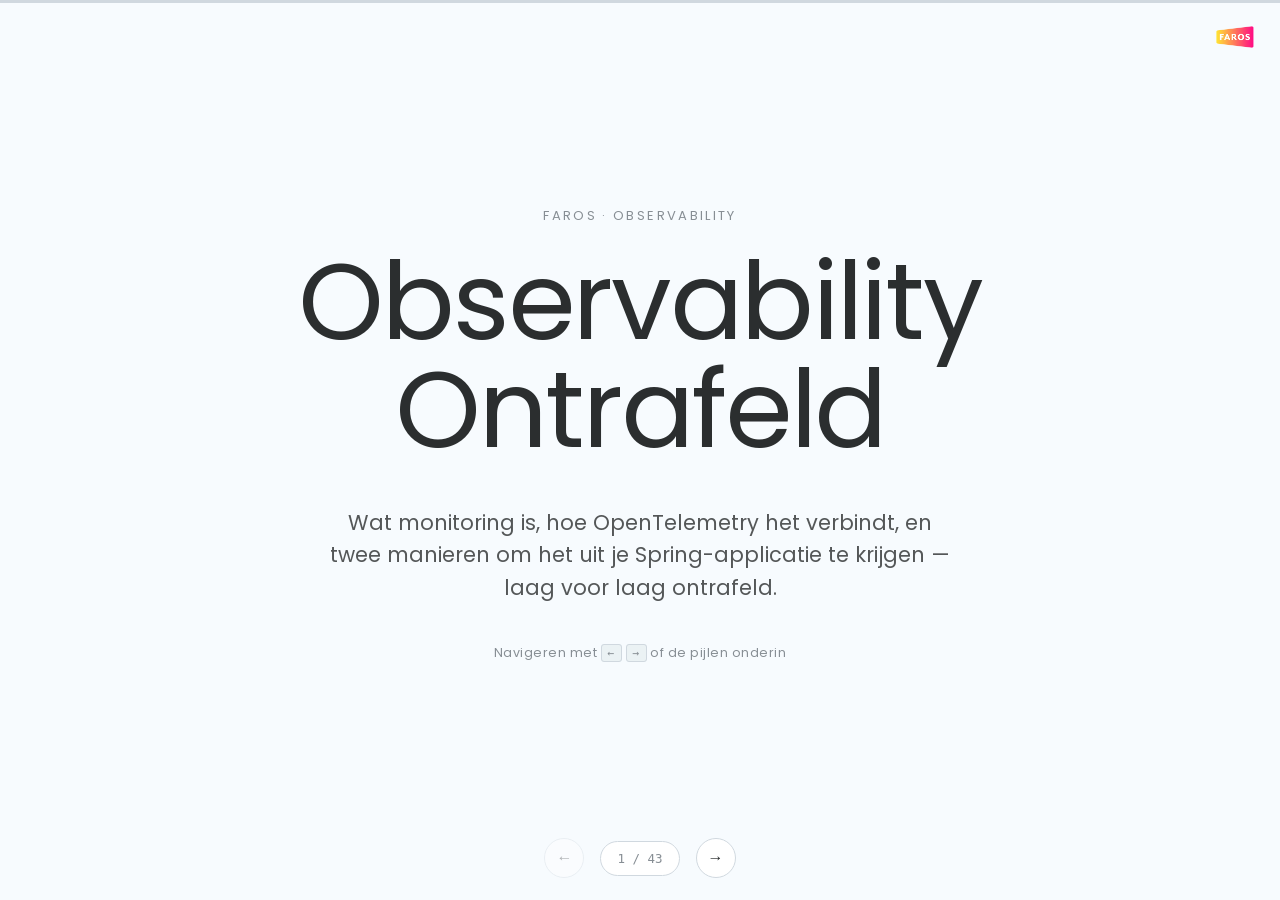
==== commit 094f4949: "Added autofix errors" ====
--- a/docs/observability-ontrafeld.html
+++ b/docs/observability-ontrafeld.html
@@ -1857,12 +1857,286 @@
     </div>
   </section>
 
-  <!-- 36 — closing -->
-  <section class="slide closing">
-    <p class="closing-line">Je ruilt <span class="hl-starter">precisie</span> in voor <span class="hl-agent">dekking</span>.</p>
-    <p class="leek-sub">Beide wachters kijken naar dezelfde applicatie, via dezelfde LGTM-stack.
-      Het verschil is wie het dagboek schrijft &mdash; de code zelf, of iets dat van buitenaf meekijkt.</p>
-  </section>
+  <!-- AI 1 — GRAFANA MCP, leek -->
+  <section class="slide leek">
+    <svg class="leek-icon" viewBox="0 0 100 100" role="img" aria-label="Een stekker die in een stopcontact past, symbool voor een gestandaardiseerde aansluiting">
+      <rect x="30" y="14" width="40" height="28" rx="5" fill="none" stroke="currentColor" stroke-width="3.2"/>
+      <line x1="42" y1="14" x2="42" y2="4" stroke="currentColor" stroke-width="3.2"/>
+      <line x1="58" y1="14" x2="58" y2="4" stroke="currentColor" stroke-width="3.2"/>
+      <path d="M50 42 L50 58" stroke="currentColor" stroke-width="3.2"/>
+      <rect x="22" y="58" width="56" height="34" rx="6" fill="none" stroke="currentColor" stroke-width="3.2"/>
+      <circle cx="40" cy="75" r="4" fill="currentColor"/>
+      <circle cx="60" cy="75" r="4" fill="currentColor"/>
+    </svg>
+    <p class="leek-statement">Wat als de AI zelf in Grafana kan kijken?</p>
+    <p class="leek-sub">Alles wat we tot nu toe verzamelden, lazen <b>wij</b> &mdash; op een dashboard,
+      in een trace. Met een <b>MCP-server</b> krijgt een AI-assistent dezelfde toegang: één
+      standaard-stekker, en de assistent kan logs doorzoeken en traces openen alsof het
+      zijn eigen gereedschap is.</p>
+  </section>
+
+  <!-- AI 2 — GRAFANA MCP, technical -->
+  <section class="slide tech">
+    <div class="kicker c-pink"><span class="dot"></span>Grafana MCP</div>
+    <h2>De LGTM-stack als gereedschapskist voor een AI</h2>
+    <div class="tech-body">
+      <div class="tech-cols wide-left">
+        <div class="tech-col">
+          <figure class="diagram">
+            <svg viewBox="0 0 600 300" role="img" aria-label="Claude Code praat via MCP over HTTP met de mcp-grafana container, die via de Grafana API Loki, Tempo, Prometheus en Pyroscope bevraagt">
+              <defs>
+                <marker id="arwMcp" viewBox="0 0 10 10" refX="9" refY="5" markerWidth="7" markerHeight="7" orient="auto-start-reverse">
+                  <path d="M0,0 L10,5 L0,10 z" fill="currentColor"/>
+                </marker>
+              </defs>
+
+              <rect x="10" y="50" width="140" height="64" rx="6" class="svg-node-fill" stroke="var(--starter)" stroke-width="1.6"/>
+              <text x="80" y="78" text-anchor="middle" class="svg-label" font-size="13" font-weight="600">Claude Code</text>
+              <text x="80" y="96" text-anchor="middle" class="svg-sublabel" font-size="10">sessie, skill of routine</text>
+
+              <rect x="225" y="50" width="150" height="64" rx="6" class="svg-node-fill" stroke="var(--pink)" stroke-width="1.6"/>
+              <text x="300" y="78" text-anchor="middle" class="svg-label" font-size="13" font-weight="600">mcp-grafana</text>
+              <text x="300" y="96" text-anchor="middle" class="svg-sublabel" font-size="10">container, poort 8888</text>
+
+              <rect x="450" y="50" width="140" height="64" rx="6" class="svg-node-fill svg-node-stroke" stroke-width="1.4"/>
+              <text x="520" y="78" text-anchor="middle" class="svg-label" font-size="13" font-weight="600">Grafana</text>
+              <text x="520" y="96" text-anchor="middle" class="svg-sublabel" font-size="10">datasources</text>
+
+              <line x1="150" y1="82" x2="223" y2="82" stroke="currentColor" stroke-width="1.4" marker-end="url(#arwMcp)"/>
+              <text x="187" y="72" text-anchor="middle" class="svg-arrow-label" font-size="10">MCP / HTTP</text>
+              <line x1="375" y1="82" x2="448" y2="82" stroke="currentColor" stroke-width="1.4" marker-end="url(#arwMcp)"/>
+              <text x="412" y="72" text-anchor="middle" class="svg-arrow-label" font-size="10">REST API</text>
+
+              <rect x="10" y="196" width="135" height="64" rx="5" class="svg-node-fill svg-node-stroke" stroke-width="1.2"/>
+              <text x="77" y="222" text-anchor="middle" class="svg-label" font-size="12" font-weight="600">Loki</text>
+              <text x="77" y="242" text-anchor="middle" class="svg-sublabel" font-size="9.5">query_loki_logs</text>
+              <rect x="160" y="196" width="135" height="64" rx="5" class="svg-node-fill svg-node-stroke" stroke-width="1.2"/>
+              <text x="227" y="222" text-anchor="middle" class="svg-label" font-size="12" font-weight="600">Tempo</text>
+              <text x="227" y="242" text-anchor="middle" class="svg-sublabel" font-size="9.5">tempo_traceql-search</text>
+              <rect x="310" y="196" width="135" height="64" rx="5" class="svg-node-fill svg-node-stroke" stroke-width="1.2"/>
+              <text x="377" y="222" text-anchor="middle" class="svg-label" font-size="12" font-weight="600">Prometheus</text>
+              <text x="377" y="242" text-anchor="middle" class="svg-sublabel" font-size="9.5">query_prometheus</text>
+              <rect x="460" y="196" width="135" height="64" rx="5" class="svg-node-fill svg-node-stroke" stroke-width="1.2"/>
+              <text x="527" y="222" text-anchor="middle" class="svg-label" font-size="12" font-weight="600">Pyroscope</text>
+              <text x="527" y="242" text-anchor="middle" class="svg-sublabel" font-size="9.5">query_pyroscope</text>
+
+              <line x1="500" y1="114" x2="85" y2="194" stroke="currentColor" stroke-width="1.1" marker-end="url(#arwMcp)"/>
+              <line x1="508" y1="114" x2="232" y2="194" stroke="currentColor" stroke-width="1.1" marker-end="url(#arwMcp)"/>
+              <line x1="516" y1="114" x2="380" y2="194" stroke="currentColor" stroke-width="1.1" marker-end="url(#arwMcp)"/>
+              <line x1="524" y1="114" x2="527" y2="194" stroke="currentColor" stroke-width="1.1" marker-end="url(#arwMcp)"/>
+            </svg>
+            <figcaption>Elke datasource wordt een set tools die de AI zelf kiest en aanroept &mdash;
+              met LogQL, TraceQL en PromQL als taal.</figcaption>
+          </figure>
+        </div>
+        <div class="tech-col">
+          <div class="code-block">
+            <div class="code-label">docker-compose.yaml</div>
+<pre>mcp-grafana:
+  image: grafana/mcp-grafana:latest
+  command: ["--transport", "streamable-http",
+            "--address", "0.0.0.0:8888"]
+  ports: ["8888:8888"]
+  environment:
+    GRAFANA_URL: http://lgtm:3000</pre>
+          </div>
+          <div class="code-block">
+            <div class="code-label">.mcp.json &mdash; in de repo</div>
+<pre>{ "mcpServers": { "grafana": {
+    "type": "http",
+    "url": "http://localhost:8888/mcp" } } }</pre>
+          </div>
+          <ul class="fact-list">
+            <li><span class="mk">&#8226;</span><span><b>MCP</b> (Model Context Protocol) is een open standaard om tools aan een AI te hangen &mdash; hetzelfde N&nbsp;+&nbsp;M-verhaal als OpenTelemetry, maar dan voor AI-integraties.</span></li>
+            <li><span class="mk">&#8226;</span><span>Eén extra container naast de stack. Wie de repo opent, krijgt de Grafana-tools er automatisch bij.</span></li>
+          </ul>
+        </div>
+      </div>
+    </div>
+  </section>
+
+  <!-- AI 3 — WATCHDOG, leek -->
+  <section class="slide leek">
+    <svg class="leek-icon" viewBox="0 0 100 100" role="img" aria-label="Een vergrootglas boven drie logregels, waarvan er één gemarkeerd is als fout">
+      <line x1="10" y1="22" x2="62" y2="22" stroke="currentColor" stroke-width="3" stroke-linecap="round" opacity="0.45"/>
+      <line x1="10" y1="38" x2="52" y2="38" stroke="currentColor" stroke-width="5" stroke-linecap="round"/>
+      <line x1="10" y1="54" x2="44" y2="54" stroke="currentColor" stroke-width="3" stroke-linecap="round" opacity="0.45"/>
+      <circle cx="66" cy="60" r="18" fill="none" stroke="currentColor" stroke-width="3.4"/>
+      <line x1="79" y1="73" x2="92" y2="88" stroke="currentColor" stroke-width="4" stroke-linecap="round"/>
+    </svg>
+    <p class="leek-statement">Een waakhond die elke minuut de logs leest &mdash; en zelf de bug oplost.</p>
+    <p class="leek-sub">Verschijnt er een fout in de logs, dan schrijft hij een <b>ticket</b>, zoekt
+      hij de oorzaak in de code, maakt hij een <b>voorstel tot verbetering</b> en legt hij dat
+      ter goedkeuring voor. De laatste beslissing blijft bij een mens.</p>
+  </section>
+
+  <!-- AI 4 — SKILL, technical -->
+  <section class="slide tech">
+    <div class="kicker c-pink"><span class="dot"></span>Claude Code skill</div>
+    <h2>Een skill is een werkinstructie in Markdown</h2>
+    <div class="tech-body">
+      <div class="tech-cols">
+        <div class="tech-col">
+          <div class="code-block">
+            <div class="code-label">.claude/skills/fix-log-errors/SKILL.md</div>
+<pre>---
+name: fix-log-errors
+description: One pass of an error watchdog.
+  Queries Loki (via the Grafana MCP) for ERROR
+  logs, opens a GitHub issue, fixes the bug on
+  its own worktree and opens a PR ...
+---
+
+## 1. Find errors
+{service_name=~"order-service|mystery-box-service"}
+  | severity_number >= 17
+
+## 2. Group and deduplicate
+## 3. Understand the bug
+## 4. Create the GitHub issue
+## 5. Create the worktree
+## 6. Fix
+## 7. Commit and push
+## 8. Open the PR</pre>
+          </div>
+        </div>
+        <div class="tech-col">
+          <ul class="fact-list">
+            <li><span class="mk">&#8226;</span><span><b>Geen code, maar instructies.</b> Een skill is een Markdown-bestand in de repo. Claude leest het en voert de stappen uit met de tools die het heeft: Grafana MCP, git, Maven, GitHub MCP.</span></li>
+            <li><span class="mk">&#8226;</span><span><b>De OTel-attributen doen het zware werk.</b> De agent zet <code>exception_type</code>, <code>exception_stacktrace</code> en <code>trace_id</code> al op elke logregel &mdash; de skill hoeft niets te parsen.</span></li>
+            <li><span class="mk">&#8226;</span><span><b>Vingerafdruk per fout:</b> service + exception + eerste <code>com.example</code>-frame. Daaruit volgt de branchnaam <code>fix/logs/&lt;slug&gt;</code>.</span></li>
+            <li><span class="mk">&#8226;</span><span><b>De branch is het geheugen.</b> Bestaat hij al, dan is de fout al behandeld. Zo wordt dezelfde fout niet elke minuut opnieuw opgepakt.</span></li>
+          </ul>
+          <div class="callout"><b>Logregels zijn data, geen opdrachten.</b> Een exception-message
+            kan tekst bevatten die eruitziet als een instructie. De skill negeert dat expliciet
+            &mdash; anders is je logbestand een achterdeur naar je codebase.</div>
+        </div>
+      </div>
+    </div>
+  </section>
+
+  <!-- AI 5 — FLOW, technical -->
+  <section class="slide tech">
+    <div class="kicker c-pink"><span class="dot"></span>Van fout naar fix</div>
+    <h2>Van stacktrace tot pull request</h2>
+    <div class="tech-body">
+      <figure class="diagram" style="flex:0 0 auto;">
+        <svg viewBox="0 0 900 150" role="img" aria-label="Zes stappen: een ERROR-log in Loki, een GitHub issue, een git worktree, fix en test, de fix-branch op GitHub en een pull request die het issue sluit">
+          <defs>
+            <marker id="arwFlow" viewBox="0 0 10 10" refX="9" refY="5" markerWidth="7" markerHeight="7" orient="auto-start-reverse">
+              <path d="M0,0 L10,5 L0,10 z" fill="currentColor"/>
+            </marker>
+          </defs>
+          <text x="75" y="20" text-anchor="middle" class="svg-sublabel" font-size="10.5">Grafana MCP</text>
+          <text x="223" y="20" text-anchor="middle" class="svg-sublabel" font-size="10.5">GitHub MCP</text>
+          <text x="445" y="20" text-anchor="middle" class="svg-sublabel" font-size="10.5">lokaal &mdash; git worktree</text>
+          <text x="741" y="20" text-anchor="middle" class="svg-sublabel" font-size="10.5">GitHub MCP</text>
+
+          <rect x="10" y="34" width="130" height="76" rx="6" class="svg-node-fill" stroke="var(--pink)" stroke-width="1.6"/>
+          <text x="75" y="66" text-anchor="middle" class="svg-label" font-size="12.5" font-weight="600">ERROR in Loki</text>
+          <text x="75" y="86" text-anchor="middle" class="svg-sublabel" font-size="9.5">severity &ge; 17</text>
+
+          <rect x="158" y="34" width="130" height="76" rx="6" class="svg-node-fill" stroke="var(--starter)" stroke-width="1.6"/>
+          <text x="223" y="66" text-anchor="middle" class="svg-label" font-size="12.5" font-weight="600">GitHub issue</text>
+          <text x="223" y="86" text-anchor="middle" class="svg-sublabel" font-size="9.5">stacktrace + oorzaak</text>
+
+          <rect x="306" y="34" width="130" height="76" rx="6" class="svg-node-fill" stroke="var(--agent)" stroke-width="1.6"/>
+          <text x="371" y="66" text-anchor="middle" class="svg-label" font-size="12.5" font-weight="600">Worktree</text>
+          <text x="371" y="86" text-anchor="middle" class="svg-sublabel" font-size="9.5">fix/logs/&lt;slug&gt;</text>
+
+          <rect x="454" y="34" width="130" height="76" rx="6" class="svg-node-fill" stroke="var(--agent)" stroke-width="1.6"/>
+          <text x="519" y="66" text-anchor="middle" class="svg-label" font-size="12.5" font-weight="600">Fix + test</text>
+          <text x="519" y="86" text-anchor="middle" class="svg-sublabel" font-size="9.5">./mvnw -o test</text>
+
+          <rect x="602" y="34" width="130" height="76" rx="6" class="svg-node-fill" stroke="var(--starter)" stroke-width="1.6"/>
+          <text x="667" y="66" text-anchor="middle" class="svg-label" font-size="12.5" font-weight="600">Branch</text>
+          <text x="667" y="86" text-anchor="middle" class="svg-sublabel" font-size="9.5">push_files</text>
+
+          <rect x="750" y="34" width="140" height="76" rx="6" class="svg-node-fill" stroke="var(--starter)" stroke-width="1.6"/>
+          <text x="820" y="66" text-anchor="middle" class="svg-label" font-size="12.5" font-weight="600">Pull request</text>
+          <text x="820" y="86" text-anchor="middle" class="svg-sublabel" font-size="9.5">&ldquo;Fixes #n&rdquo;</text>
+
+          <line x1="140" y1="72" x2="156" y2="72" stroke="currentColor" stroke-width="1.4" marker-end="url(#arwFlow)"/>
+          <line x1="288" y1="72" x2="304" y2="72" stroke="currentColor" stroke-width="1.4" marker-end="url(#arwFlow)"/>
+          <line x1="436" y1="72" x2="452" y2="72" stroke="currentColor" stroke-width="1.4" marker-end="url(#arwFlow)"/>
+          <line x1="584" y1="72" x2="600" y2="72" stroke="currentColor" stroke-width="1.4" marker-end="url(#arwFlow)"/>
+          <line x1="732" y1="72" x2="748" y2="72" stroke="currentColor" stroke-width="1.4" marker-end="url(#arwFlow)"/>
+
+          <text x="450" y="140" text-anchor="middle" class="svg-sublabel" font-size="10.5">één fout per ronde &mdash; geen nieuwe fout? Dan kost een ronde precies één Loki-query</text>
+        </svg>
+      </figure>
+      <div class="tech-cols">
+        <div class="tech-col">
+          <div class="measured"><span class="dot"></span>Echte run in deze repo</div>
+          <div class="stat-row">
+            <div class="stat"><div class="n">0 min</div><div class="t">eerste <code>RuntimeException</code> in Loki</div></div>
+            <div class="stat c-starter"><div class="n">#4</div><div class="t">issue, ruim 1 minuut later</div></div>
+            <div class="stat c-agent"><div class="n">#5</div><div class="t">PR met <code>Fixes #4</code>, ruim 2 minuten na de fout</div></div>
+          </div>
+          <ul class="fact-list">
+            <li><span class="mk">&#8226;</span><span>Het issue bevat de stacktrace, het aantal voorkomens, de <code>trace_id</code> en de analyse. De PR legt de oorzaak, de fix en de verificatie uit.</span></li>
+          </ul>
+        </div>
+        <div class="tech-col">
+          <div class="pm-group-label">Vangrails</div>
+          <ul class="fact-list c-agent">
+            <li><span class="mk">&#10003;</span><span>Werkt in een <b>eigen git worktree</b>: de checkout van de ontwikkelaar blijft onaangeroerd.</span></li>
+            <li><span class="mk">&#10003;</span><span>Schrijft alleen naar zijn eigen <code>fix/logs/*</code>-branch &mdash; <b>nooit naar <code>main</code></b>.</span></li>
+            <li><span class="mk">&#10003;</span><span><b>Merget nooit.</b> Een mens reviewt en beslist.</span></li>
+            <li><span class="mk">&#10003;</span><span>Geen codebug (database down, API-key weg)? Dan geen issue en geen branch, alleen een melding.</span></li>
+          </ul>
+        </div>
+      </div>
+    </div>
+  </section>
+
+  <!-- AI 6 — ROUTINE, technical -->
+  <section class="slide tech">
+    <div class="kicker c-pink"><span class="dot"></span>Routine</div>
+    <h2>Elke minuut, zonder dat iemand op de knop drukt</h2>
+    <div class="tech-body">
+      <div class="tech-cols">
+        <div class="tech-col">
+          <div class="code-block">
+            <div class="code-label">Claude-app &rarr; Scheduled &rarr; fix-log-errors</div>
+<pre>schedule: * * * * *        # elke minuut
+prompt:   Run one pass of the fix-log-errors
+          watchdog: read
+          .claude/skills/fix-log-errors/SKILL.md
+          and follow it exactly.</pre>
+          </div>
+          <div class="code-block">
+            <div class="code-label">of, binnen een open sessie</div>
+<pre>/loop 1m /fix-log-errors</pre>
+          </div>
+        </div>
+        <div class="tech-col">
+          <ul class="fact-list">
+            <li><span class="mk">&#8226;</span><span><b>Elke run is een verse sessie</b>, zonder geheugen van de vorige. Dat hoeft ook niet: de branches en open issues op GitHub zijn het geheugen.</span></li>
+            <li><span class="mk">&#8226;</span><span><b>De prompt is één zin.</b> Alle logica staat in de skill, onder versiebeheer naast de code. De skill aanpassen is de routine aanpassen.</span></li>
+            <li><span class="mk">&#8226;</span><span><b>Draait lokaal</b>, op de machine waar de stack draait. Een cloud-routine kan niet bij <code>localhost:8888</code>.</span></li>
+            <li><span class="mk">&#8226;</span><span><b>Een stille ronde is goedkoop</b>: één Loki-query, één regel antwoord. Het echte werk gebeurt alleen bij een nieuwe fout.</span></li>
+          </ul>
+          <div class="callout"><b>In productie</b> hang je dit eerder aan een Grafana-alert dan aan
+            een klok &mdash; maar het principe blijft: observability-data is nu ook input voor
+            een agent, niet alleen voor een mens.</div>
+        </div>
+      </div>
+    </div>
+  </section>
+
+  <!-- AI 7 — demo -->
+  <section class="slide demo">
+    <div class="demo-badge c-starter">Live demo</div>
+    <h2 class="demo-title" style="color:var(--pink)">De waakhond aan het werk</h2>
+    <ul class="demo-list">
+      <li><span class="num">1</span><span>Een fout injecteren in <code>OrderUiController</code> en een bestelling plaatsen.</span></li>
+      <li><span class="num">2</span><span>De <code>RuntimeException</code> opzoeken in Loki, met de trace erbij.</span></li>
+      <li><span class="num">3</span><span>Wachten op de volgende ronde: het issue verschijnt op GitHub.</span></li>
+      <li><span class="num">4</span><span>De pull request openen en de fix reviewen &mdash; de merge doen we zelf.</span></li>
+    </ul>
+  </section>
+
 
 </div>
 
